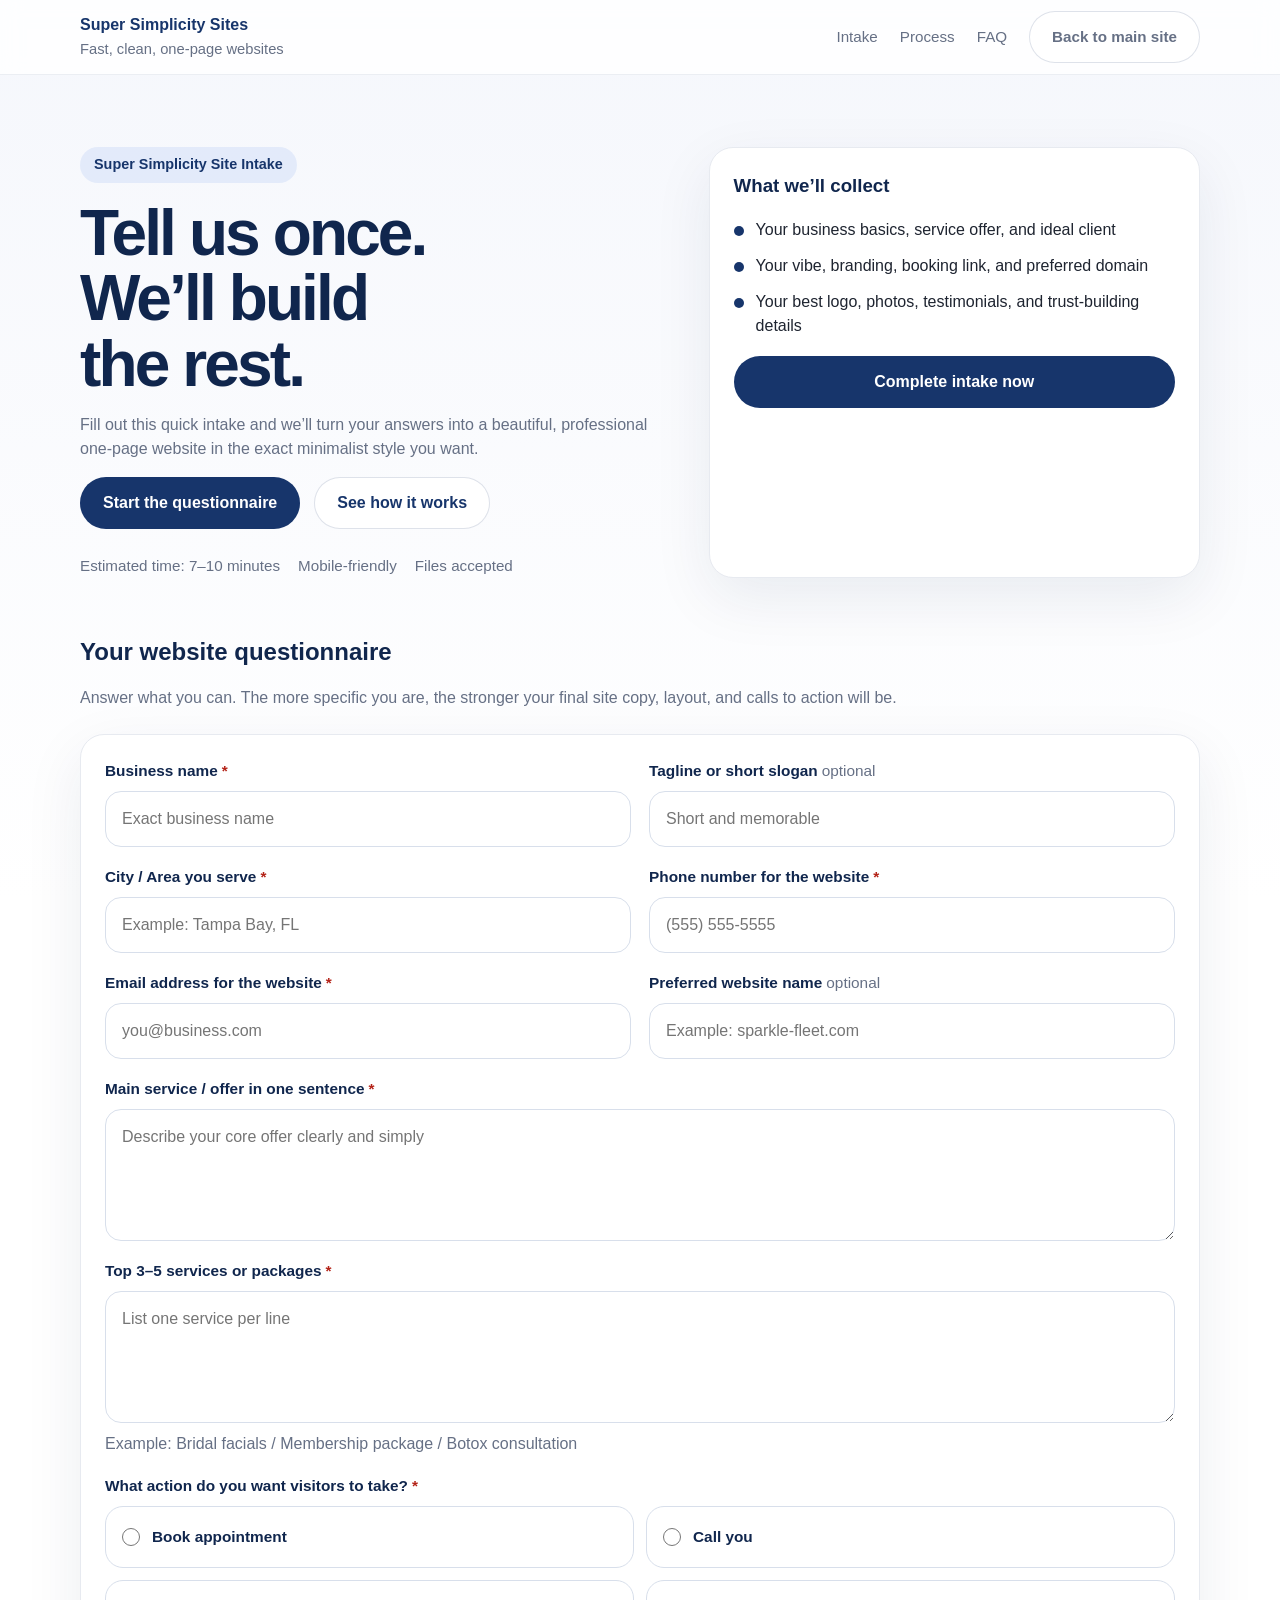
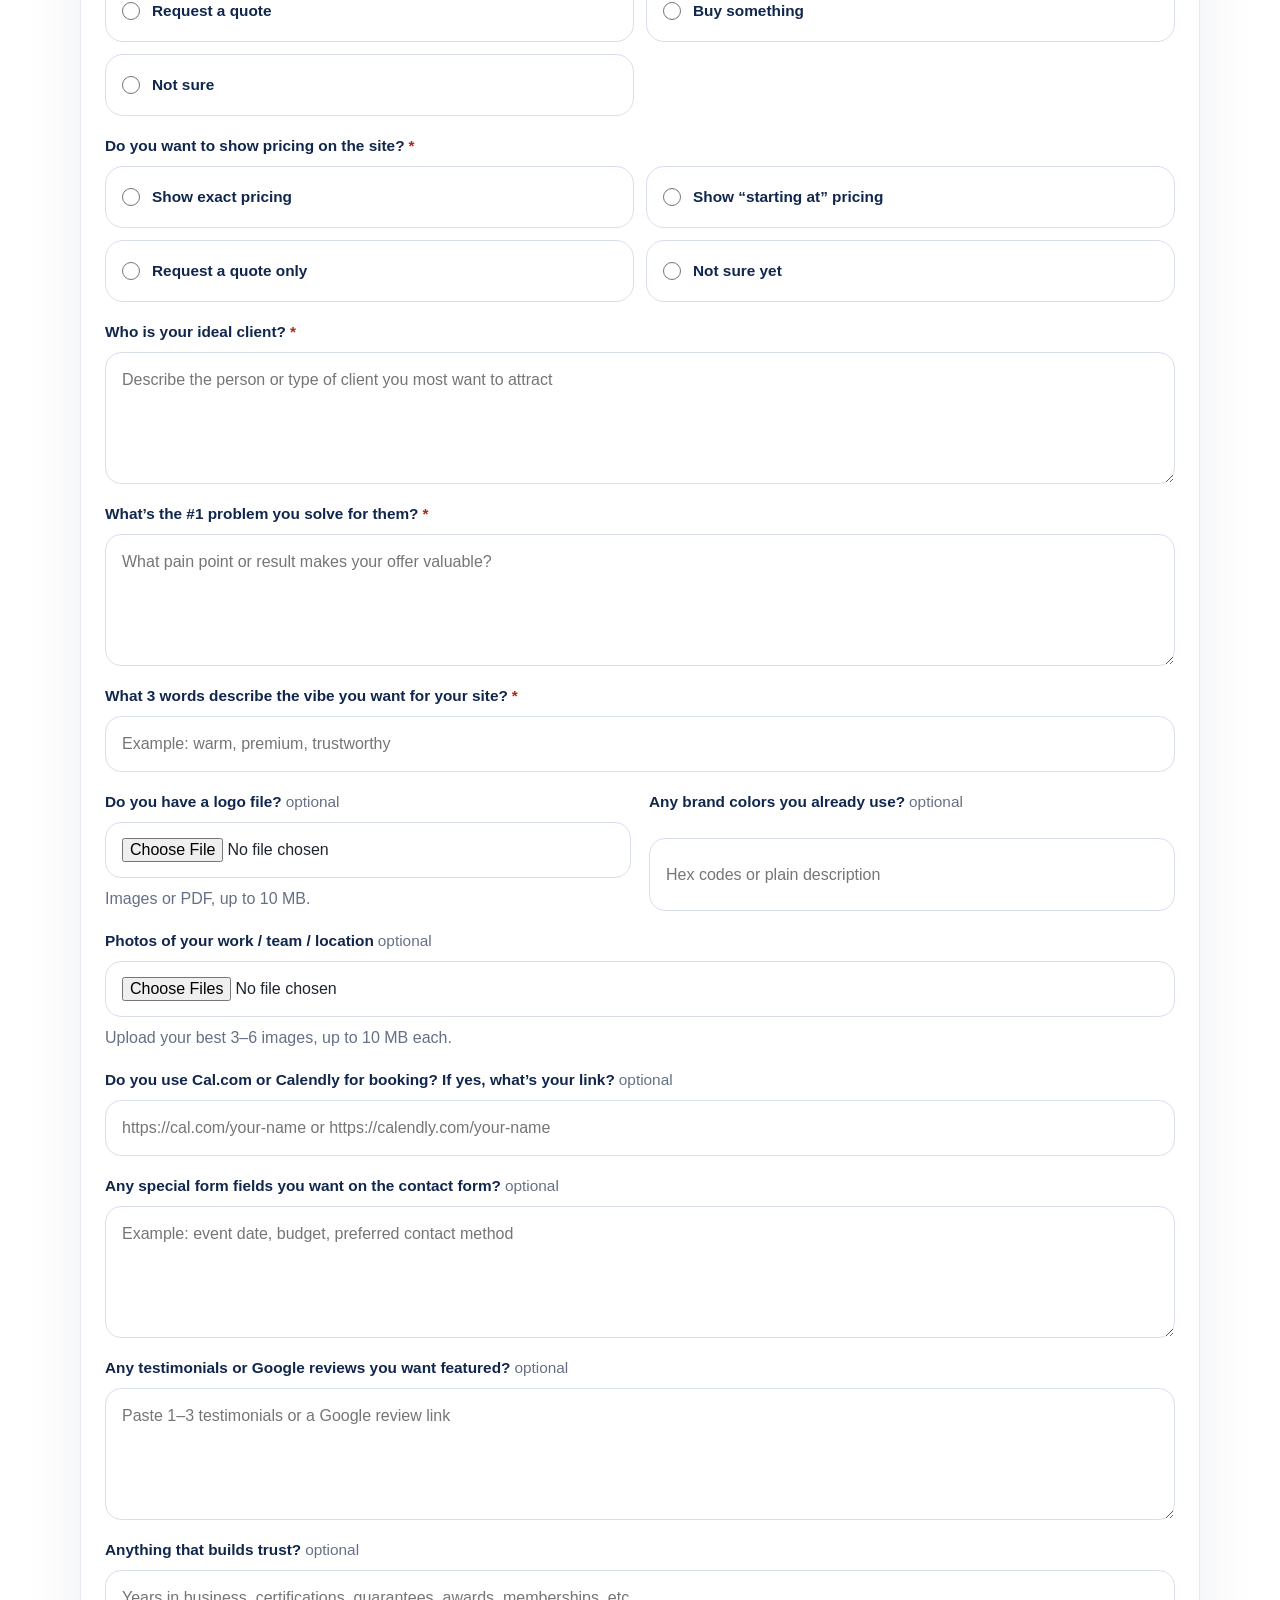
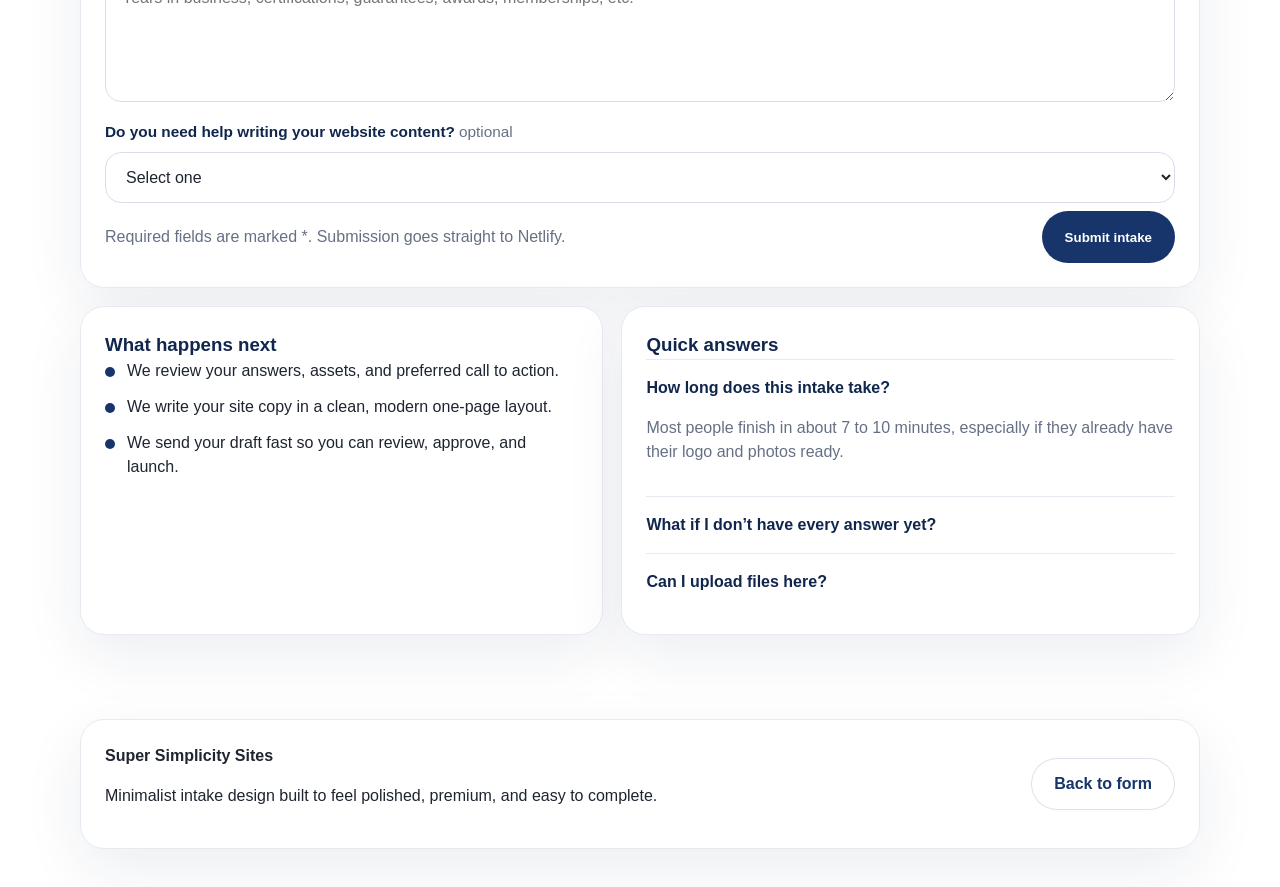
==== intake.html @ 1d1c8be0 "Add files via upload" ====
<!DOCTYPE html>
<html lang="en">
<head>
  <meta charset="UTF-8" />
  <meta name="viewport" content="width=device-width, initial-scale=1.0" />
  <title>Super Simplicity Site Intake</title>
  <meta name="description" content="Tell us about your business and we’ll build your one-page website." />
  <style>
    :root {
      --navy: #17356b;
      --navy-deep: #10264d;
      --text: #1e2430;
      --muted: #667085;
      --line: #e7eaf0;
      --white: #ffffff;
      --shadow: 0 20px 60px rgba(16, 38, 77, 0.08);
      --radius: 24px;
    }
    * { box-sizing: border-box; }
    body {
      margin: 0;
      font-family: Arial, Helvetica, sans-serif;
      color: var(--text);
      background: linear-gradient(180deg, #f5f7fc 0%, #ffffff 22%, #ffffff 100%);
      line-height: 1.5;
    }
    a { color: inherit; text-decoration: none; }
    .wrap { width: min(1120px, calc(100% - 32px)); margin: 0 auto; }
    .topbar {
      position: sticky;
      top: 0;
      z-index: 50;
      backdrop-filter: blur(10px);
      background: rgba(255, 255, 255, 0.82);
      border-bottom: 1px solid rgba(23, 53, 107, 0.08);
    }
    .topbar-inner {
      display: flex;
      align-items: center;
      justify-content: space-between;
      gap: 20px;
      min-height: 74px;
    }
    .brand strong { color: var(--navy); font-size: 1rem; display: block; }
    .brand span { color: var(--muted); font-size: 0.92rem; }
    .nav { display: flex; gap: 22px; align-items: center; flex-wrap: wrap; }
    .nav a { color: var(--muted); font-size: 0.95rem; }
    .btn {
      display: inline-flex;
      align-items: center;
      justify-content: center;
      min-height: 52px;
      padding: 0 22px;
      border-radius: 999px;
      border: 1px solid transparent;
      font-weight: 700;
      cursor: pointer;
    }
    .btn-primary { background: var(--navy); color: white; }
    .btn-secondary { background: white; color: var(--navy); border-color: rgba(23, 53, 107, 0.14); }
    .hero { padding: 72px 0 34px; }
    .hero-grid { display: grid; grid-template-columns: 1.1fr 0.9fr; gap: 28px; align-items: stretch; }
    .eyebrow {
      display: inline-flex; align-items: center; min-height: 36px; padding: 0 14px;
      border-radius: 999px; background: rgba(223, 232, 251, 0.8); color: var(--navy);
      font-weight: 700; font-size: 0.9rem;
    }
    h1 { margin: 18px 0 16px; font-size: clamp(2.4rem, 5vw, 4.4rem); line-height: 1.02; letter-spacing: -0.045em; color: var(--navy-deep); max-width: 10ch; }
    h2, h3 { color: var(--navy-deep); margin: 0; }
    .hero-copy p, .section-head p, .info-card p, .faq-card p, .privacy, .hint, .upload-note { color: var(--muted); }
    .hero-actions { display: flex; flex-wrap: wrap; gap: 14px; margin-bottom: 26px; }
    .microproof { display: flex; flex-wrap: wrap; gap: 18px; color: var(--muted); font-size: 0.95rem; }
    .hero-card, .form-shell, .info-card, .faq-card, .footer-card {
      background: var(--white); border: 1px solid var(--line); border-radius: var(--radius); box-shadow: var(--shadow);
    }
    .hero-card, .info-card, .faq-card, .footer-card { padding: 24px; }
    .hero-card { display: grid; gap: 18px; align-content: start; }
    .hero-list, .mini-list { display: grid; gap: 12px; padding: 0; margin: 0; list-style: none; }
    .hero-list li, .mini-list li { display: flex; gap: 12px; align-items: flex-start; }
    .bullet { width: 10px; height: 10px; border-radius: 50%; margin-top: 8px; background: var(--navy); flex: 0 0 10px; }
    .section { padding: 22px 0 84px; }
    .section-head { margin-bottom: 24px; }
    .form-shell { padding: 24px; }
    .form-grid { display: grid; grid-template-columns: repeat(2, minmax(0, 1fr)); gap: 18px; }
    .field, .field-full { display: grid; gap: 9px; }
    .field-full { grid-column: 1 / -1; }
    label { font-size: 0.96rem; font-weight: 700; color: var(--navy-deep); }
    .optional { font-weight: 500; color: var(--muted); margin-left: 4px; }
    input, textarea, select {
      width: 100%; border: 1px solid #d8dfeb; background: #fff; border-radius: 16px;
      padding: 15px 16px; font: inherit; color: var(--text);
    }
    textarea { resize: vertical; min-height: 132px; }
    .radio-grid { display: grid; gap: 12px; grid-template-columns: repeat(2, minmax(0, 1fr)); }
    .choice {
      display: flex; gap: 12px; align-items: center; border: 1px solid #d8dfeb;
      border-radius: 18px; padding: 14px 16px; min-height: 62px; background: #fff;
    }
    .choice input { width: 18px; height: 18px; margin: 0; }
    .form-actions { display: flex; flex-wrap: wrap; justify-content: space-between; align-items: center; gap: 16px; margin-top: 8px; }
    .below-grid { display: grid; grid-template-columns: 0.95fr 1.05fr; gap: 18px; margin-top: 18px; }
    details { border-top: 1px solid var(--line); padding: 16px 0; }
    details:first-child { border-top: 0; }
    summary { cursor: pointer; font-weight: 700; color: var(--navy-deep); list-style: none; }
    footer { padding: 0 0 38px; }
    .footer-card { display: flex; align-items: center; justify-content: space-between; gap: 18px; }
    .required { color: #b42318; margin-left: 4px; }
    @media (max-width: 920px) {
      .hero-grid, .below-grid, .form-grid, .radio-grid, .footer-card, .topbar-inner { grid-template-columns: 1fr; }
      .topbar-inner, .footer-card { flex-direction: column; align-items: flex-start; }
      h1 { max-width: 13ch; }
    }
    @media (max-width: 640px) {
      .hero { padding-top: 48px; }
      .form-shell, .hero-card, .info-card, .faq-card, .footer-card { padding: 20px; }
      .wrap { width: min(100% - 20px, 1120px); }
      .btn { width: 100%; }
      .hero-actions { display: grid; }
    }
  </style>
</head>
<body>
  <header class="topbar">
    <div class="wrap topbar-inner">
      <a href="index.html" class="brand">
        <strong>Super Simplicity Sites</strong>
        <span>Fast, clean, one-page websites</span>
      </a>
      <nav class="nav">
        <a href="#intake">Intake</a>
        <a href="#process">Process</a>
        <a href="#faq">FAQ</a>
        <a href="index.html" class="btn btn-secondary">Back to main site</a>
      </nav>
    </div>
  </header>

  <main>
    <section class="hero">
      <div class="wrap hero-grid">
        <div class="hero-copy">
          <span class="eyebrow">Super Simplicity Site Intake</span>
          <h1>Tell us once. We’ll build the rest.</h1>
          <p>Fill out this quick intake and we’ll turn your answers into a beautiful, professional one-page website in the exact minimalist style you want.</p>
          <div class="hero-actions">
            <a href="#intake" class="btn btn-primary">Start the questionnaire</a>
            <a href="#process" class="btn btn-secondary">See how it works</a>
          </div>
          <div class="microproof">
            <span>Estimated time: 7–10 minutes</span>
            <span>Mobile-friendly</span>
            <span>Files accepted</span>
          </div>
        </div>

        <aside class="hero-card">
          <h3>What we’ll collect</h3>
          <ul class="hero-list">
            <li><span class="bullet"></span><span>Your business basics, service offer, and ideal client</span></li>
            <li><span class="bullet"></span><span>Your vibe, branding, booking link, and preferred domain</span></li>
            <li><span class="bullet"></span><span>Your best logo, photos, testimonials, and trust-building details</span></li>
          </ul>
          <a href="#intake" class="btn btn-primary">Complete intake now</a>
        </aside>
      </div>
    </section>

    <section class="section" id="intake">
      <div class="wrap">
        <div class="section-head">
          <div>
            <h2>Your website questionnaire</h2>
            <p>Answer what you can. The more specific you are, the stronger your final site copy, layout, and calls to action will be.</p>
          </div>
        </div>

        <div class="form-shell">
          <form name="site-intake" method="POST" data-netlify="true" enctype="multipart/form-data">
            <input type="hidden" name="form-name" value="site-intake" />
            <div class="form-grid">
              <div class="field">
                <label for="business-name">Business name<span class="required">*</span></label>
                <input id="business-name" name="business-name" type="text" placeholder="Exact business name" required />
              </div>
              <div class="field">
                <label for="tagline">Tagline or short slogan<span class="optional">optional</span></label>
                <input id="tagline" name="tagline" type="text" placeholder="Short and memorable" />
              </div>
              <div class="field">
                <label for="service-area">City / Area you serve<span class="required">*</span></label>
                <input id="service-area" name="service-area" type="text" placeholder="Example: Tampa Bay, FL" required />
              </div>
              <div class="field">
                <label for="phone">Phone number for the website<span class="required">*</span></label>
                <input id="phone" name="phone" type="tel" placeholder="(555) 555-5555" required />
              </div>
              <div class="field">
                <label for="email">Email address for the website<span class="required">*</span></label>
                <input id="email" name="email" type="email" placeholder="you@business.com" required />
              </div>
              <div class="field">
                <label for="domain">Preferred website name<span class="optional">optional</span></label>
                <input id="domain" name="domain" type="text" placeholder="Example: sparkle-fleet.com" />
              </div>
              <div class="field-full">
                <label for="main-offer">Main service / offer in one sentence<span class="required">*</span></label>
                <textarea id="main-offer" name="main-offer" placeholder="Describe your core offer clearly and simply" required></textarea>
              </div>
              <div class="field-full">
                <label for="services">Top 3–5 services or packages<span class="required">*</span></label>
                <textarea id="services" name="services" placeholder="List one service per line" required></textarea>
                <div class="hint">Example: Bridal facials / Membership package / Botox consultation</div>
              </div>
              <div class="field-full">
                <label>What action do you want visitors to take?<span class="required">*</span></label>
                <div class="radio-grid">
                  <label class="choice"><input type="radio" name="primary-cta" value="Book appointment" required /> <span>Book appointment</span></label>
                  <label class="choice"><input type="radio" name="primary-cta" value="Call you" /> <span>Call you</span></label>
                  <label class="choice"><input type="radio" name="primary-cta" value="Request a quote" /> <span>Request a quote</span></label>
                  <label class="choice"><input type="radio" name="primary-cta" value="Buy something" /> <span>Buy something</span></label>
                  <label class="choice"><input type="radio" name="primary-cta" value="Not sure" /> <span>Not sure</span></label>
                </div>
              </div>
              <div class="field-full">
                <label>Do you want to show pricing on the site?<span class="required">*</span></label>
                <div class="radio-grid">
                  <label class="choice"><input type="radio" name="pricing" value="Show exact pricing" required /> <span>Show exact pricing</span></label>
                  <label class="choice"><input type="radio" name="pricing" value="Show starting at pricing" /> <span>Show “starting at” pricing</span></label>
                  <label class="choice"><input type="radio" name="pricing" value="Request a quote only" /> <span>Request a quote only</span></label>
                  <label class="choice"><input type="radio" name="pricing" value="Not sure yet" /> <span>Not sure yet</span></label>
                </div>
              </div>
              <div class="field-full">
                <label for="ideal-client">Who is your ideal client?<span class="required">*</span></label>
                <textarea id="ideal-client" name="ideal-client" placeholder="Describe the person or type of client you most want to attract" required></textarea>
              </div>
              <div class="field-full">
                <label for="problem">What’s the #1 problem you solve for them?<span class="required">*</span></label>
                <textarea id="problem" name="problem" placeholder="What pain point or result makes your offer valuable?" required></textarea>
              </div>
              <div class="field-full">
                <label for="vibe">What 3 words describe the vibe you want for your site?<span class="required">*</span></label>
                <input id="vibe" name="vibe" type="text" placeholder="Example: warm, premium, trustworthy" required />
              </div>
              <div class="field">
                <label for="logo">Do you have a logo file?<span class="optional">optional</span></label>
                <input id="logo" name="logo" type="file" accept="image/*,.pdf" />
                <div class="upload-note">Images or PDF, up to 10 MB.</div>
              </div>
              <div class="field">
                <label for="brand-colors">Any brand colors you already use?<span class="optional">optional</span></label>
                <input id="brand-colors" name="brand-colors" type="text" placeholder="Hex codes or plain description" />
              </div>
              <div class="field-full">
                <label for="photos">Photos of your work / team / location<span class="optional">optional</span></label>
                <input id="photos" name="photos" type="file" accept="image/*" multiple />
                <div class="upload-note">Upload your best 3–6 images, up to 10 MB each.</div>
              </div>
              <div class="field-full">
                <label for="booking-link">Do you use Cal.com or Calendly for booking? If yes, what’s your link?<span class="optional">optional</span></label>
                <input id="booking-link" name="booking-link" type="url" placeholder="https://cal.com/your-name or https://calendly.com/your-name" />
              </div>
              <div class="field-full">
                <label for="special-fields">Any special form fields you want on the contact form?<span class="optional">optional</span></label>
                <textarea id="special-fields" name="special-fields" placeholder="Example: event date, budget, preferred contact method"></textarea>
              </div>
              <div class="field-full">
                <label for="testimonials">Any testimonials or Google reviews you want featured?<span class="optional">optional</span></label>
                <textarea id="testimonials" name="testimonials" placeholder="Paste 1–3 testimonials or a Google review link"></textarea>
              </div>
              <div class="field-full">
                <label for="trust">Anything that builds trust?<span class="optional">optional</span></label>
                <textarea id="trust" name="trust" placeholder="Years in business, certifications, guarantees, awards, memberships, etc."></textarea>
              </div>
              <div class="field-full">
                <label for="copy-help">Do you need help writing your website content?<span class="optional">optional</span></label>
                <select id="copy-help" name="copy-help">
                  <option value="">Select one</option>
                  <option>Yes please</option>
                  <option>No, I’ll provide it</option>
                </select>
              </div>
            </div>

            <div class="form-actions">
              <div class="privacy">Required fields are marked *. Submission goes straight to Netlify.</div>
              <button class="btn btn-primary" type="submit">Submit intake</button>
            </div>
          </form>
        </div>

        <div class="below-grid" id="process">
          <div class="info-card">
            <h3>What happens next</h3>
            <ul class="mini-list">
              <li><span class="bullet"></span><span>We review your answers, assets, and preferred call to action.</span></li>
              <li><span class="bullet"></span><span>We write your site copy in a clean, modern one-page layout.</span></li>
              <li><span class="bullet"></span><span>We send your draft fast so you can review, approve, and launch.</span></li>
            </ul>
          </div>
          <div class="faq-card" id="faq">
            <h3>Quick answers</h3>
            <details open>
              <summary>How long does this intake take?</summary>
              <p>Most people finish in about 7 to 10 minutes, especially if they already have their logo and photos ready.</p>
            </details>
            <details>
              <summary>What if I don’t have every answer yet?</summary>
              <p>That’s fine. Fill in the required fields and add anything else you have. Missing pieces can be finalized later.</p>
            </details>
            <details>
              <summary>Can I upload files here?</summary>
              <p>Yes. The form includes uploads for logos and photos so everything stays organized in one place.</p>
            </details>
          </div>
        </div>
      </div>
    </section>
  </main>

  <footer>
    <div class="wrap">
      <div class="footer-card">
        <div>
          <strong>Super Simplicity Sites</strong>
          <p>Minimalist intake design built to feel polished, premium, and easy to complete.</p>
        </div>
        <a href="#intake" class="btn btn-secondary">Back to form</a>
      </div>
    </div>
  </footer>
</body>
</html>
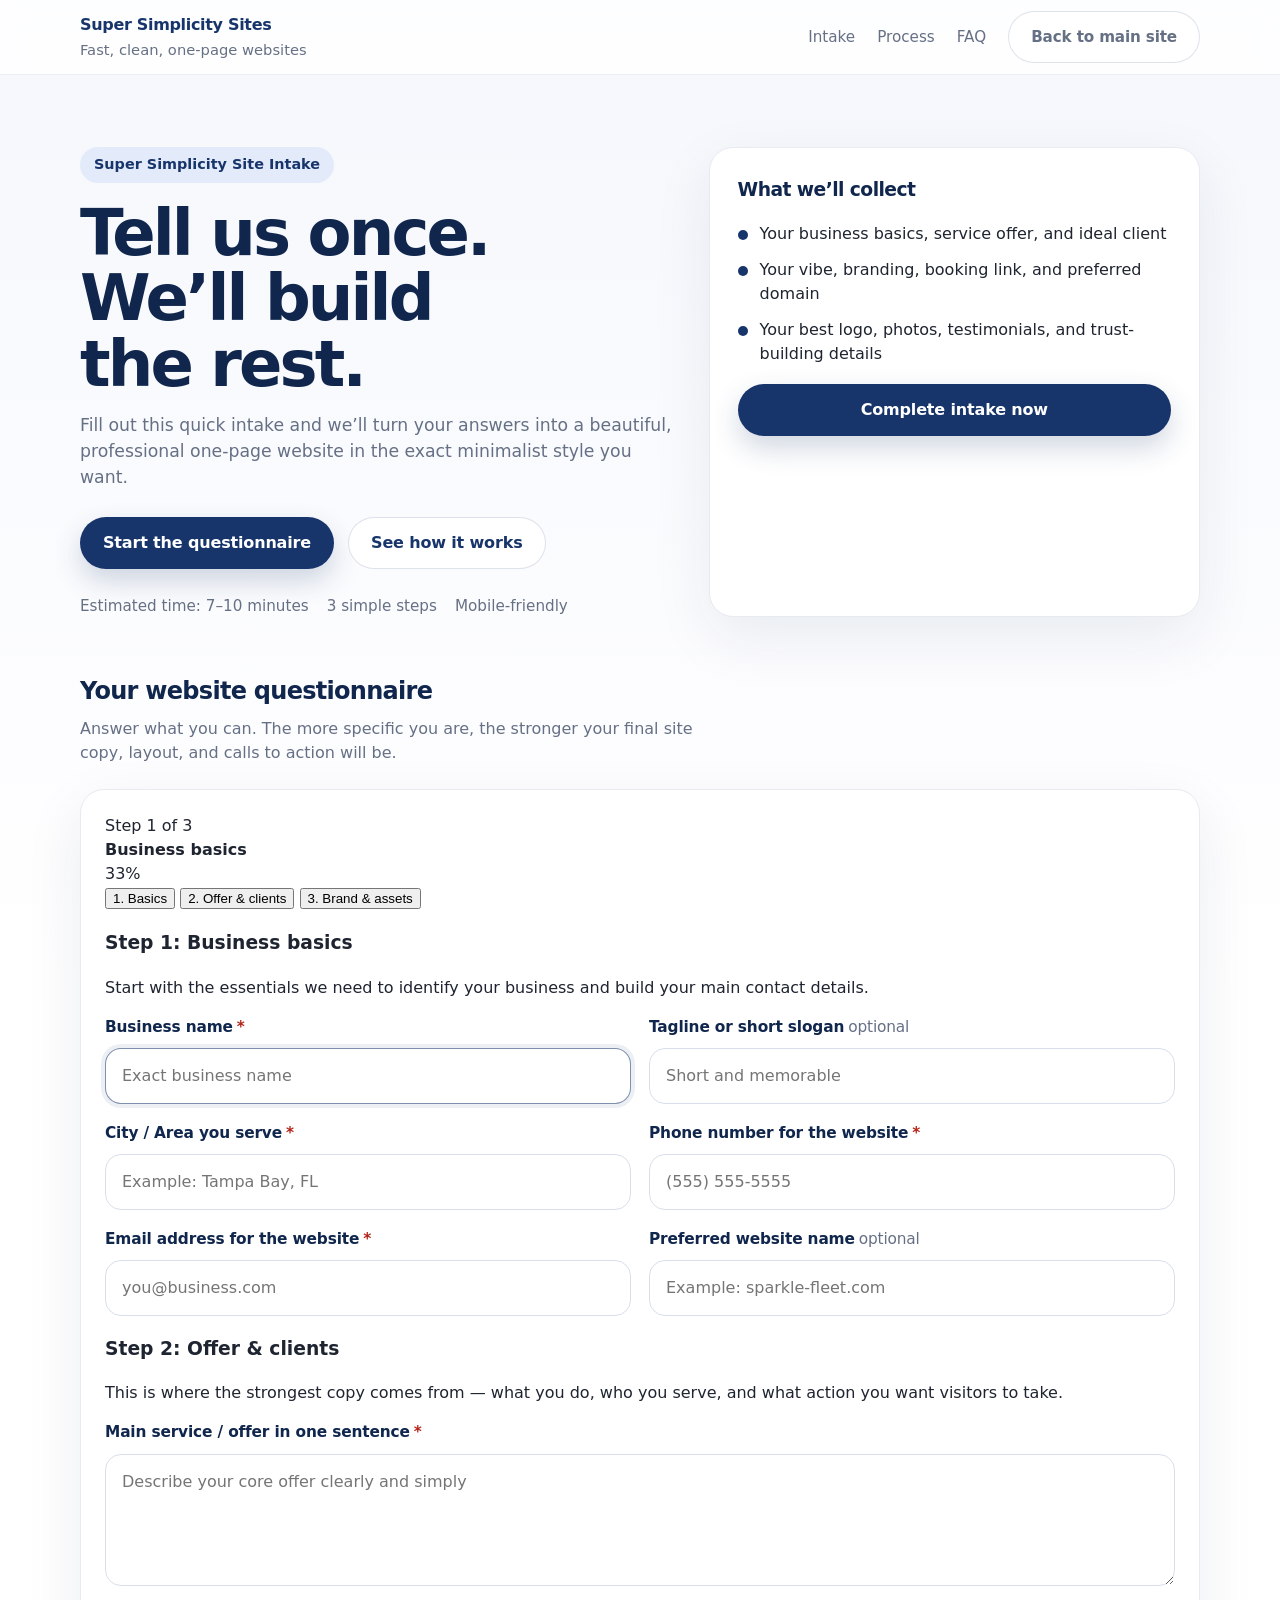
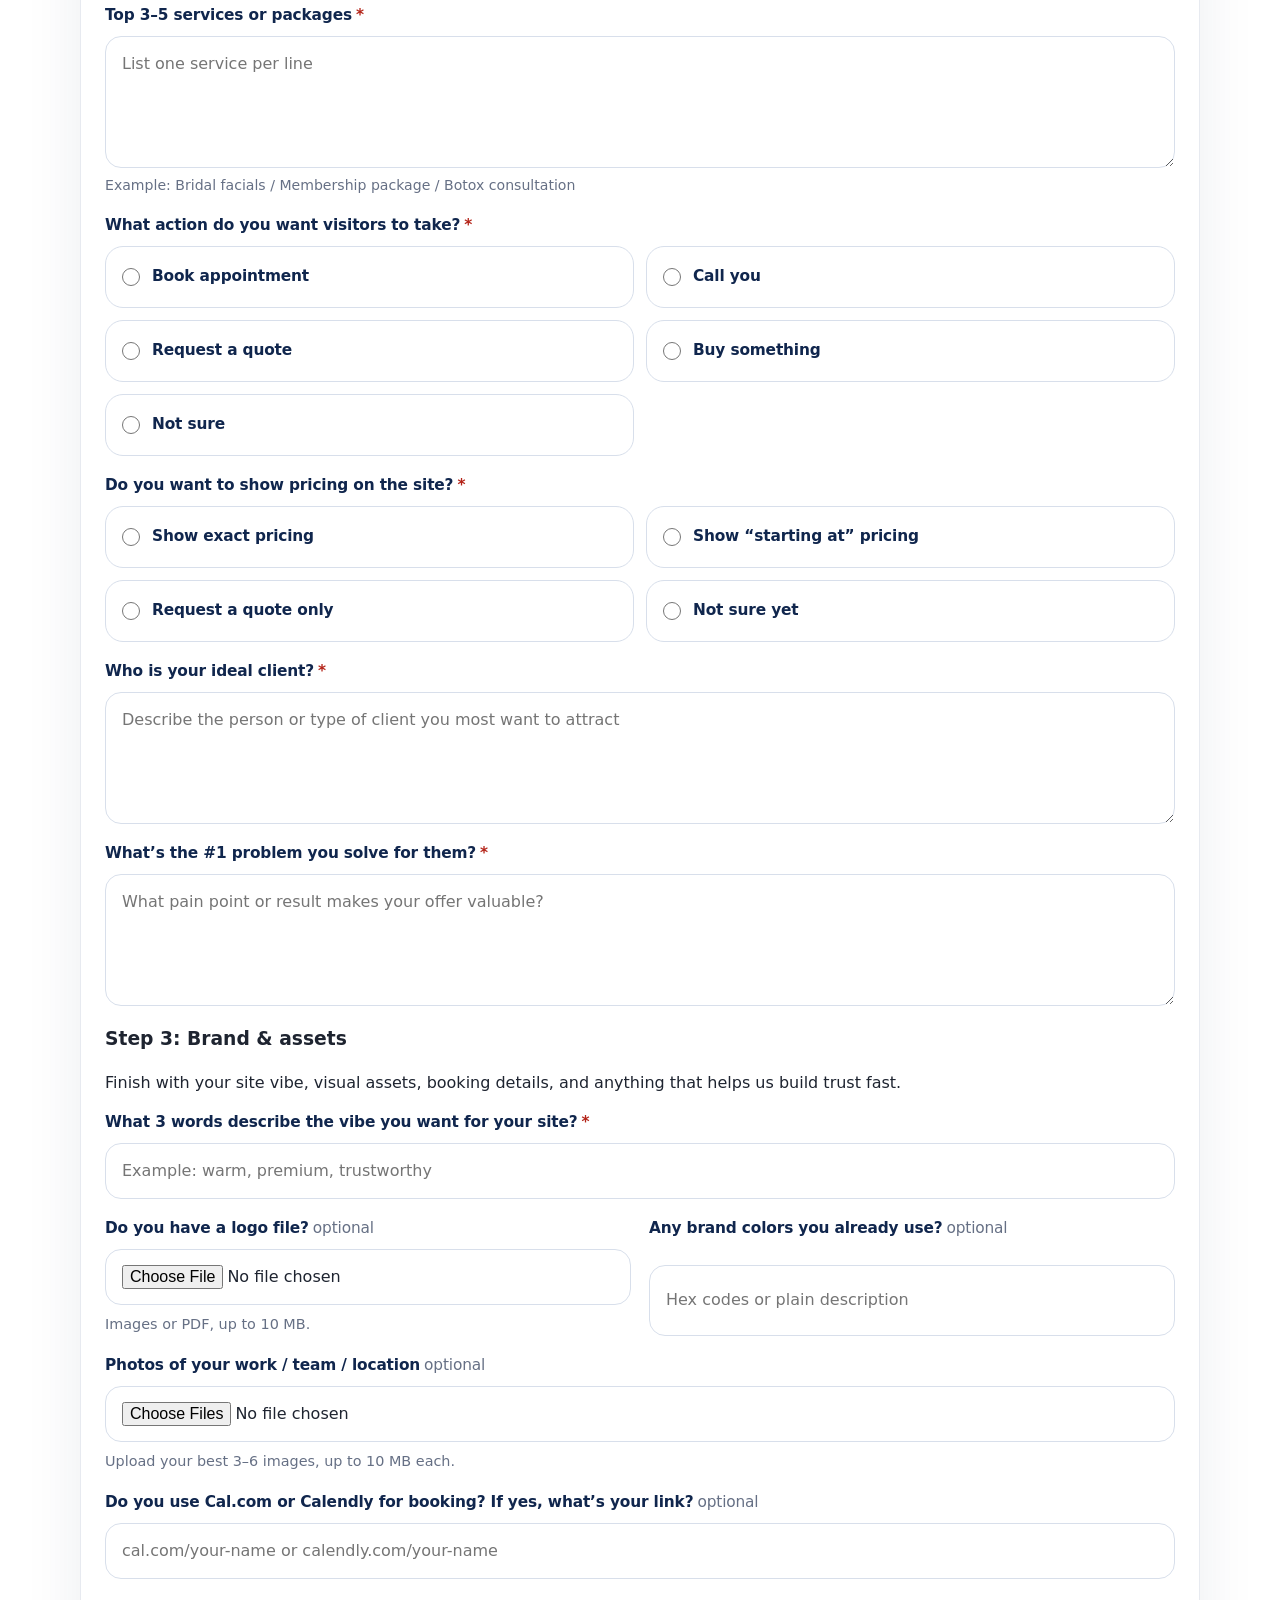
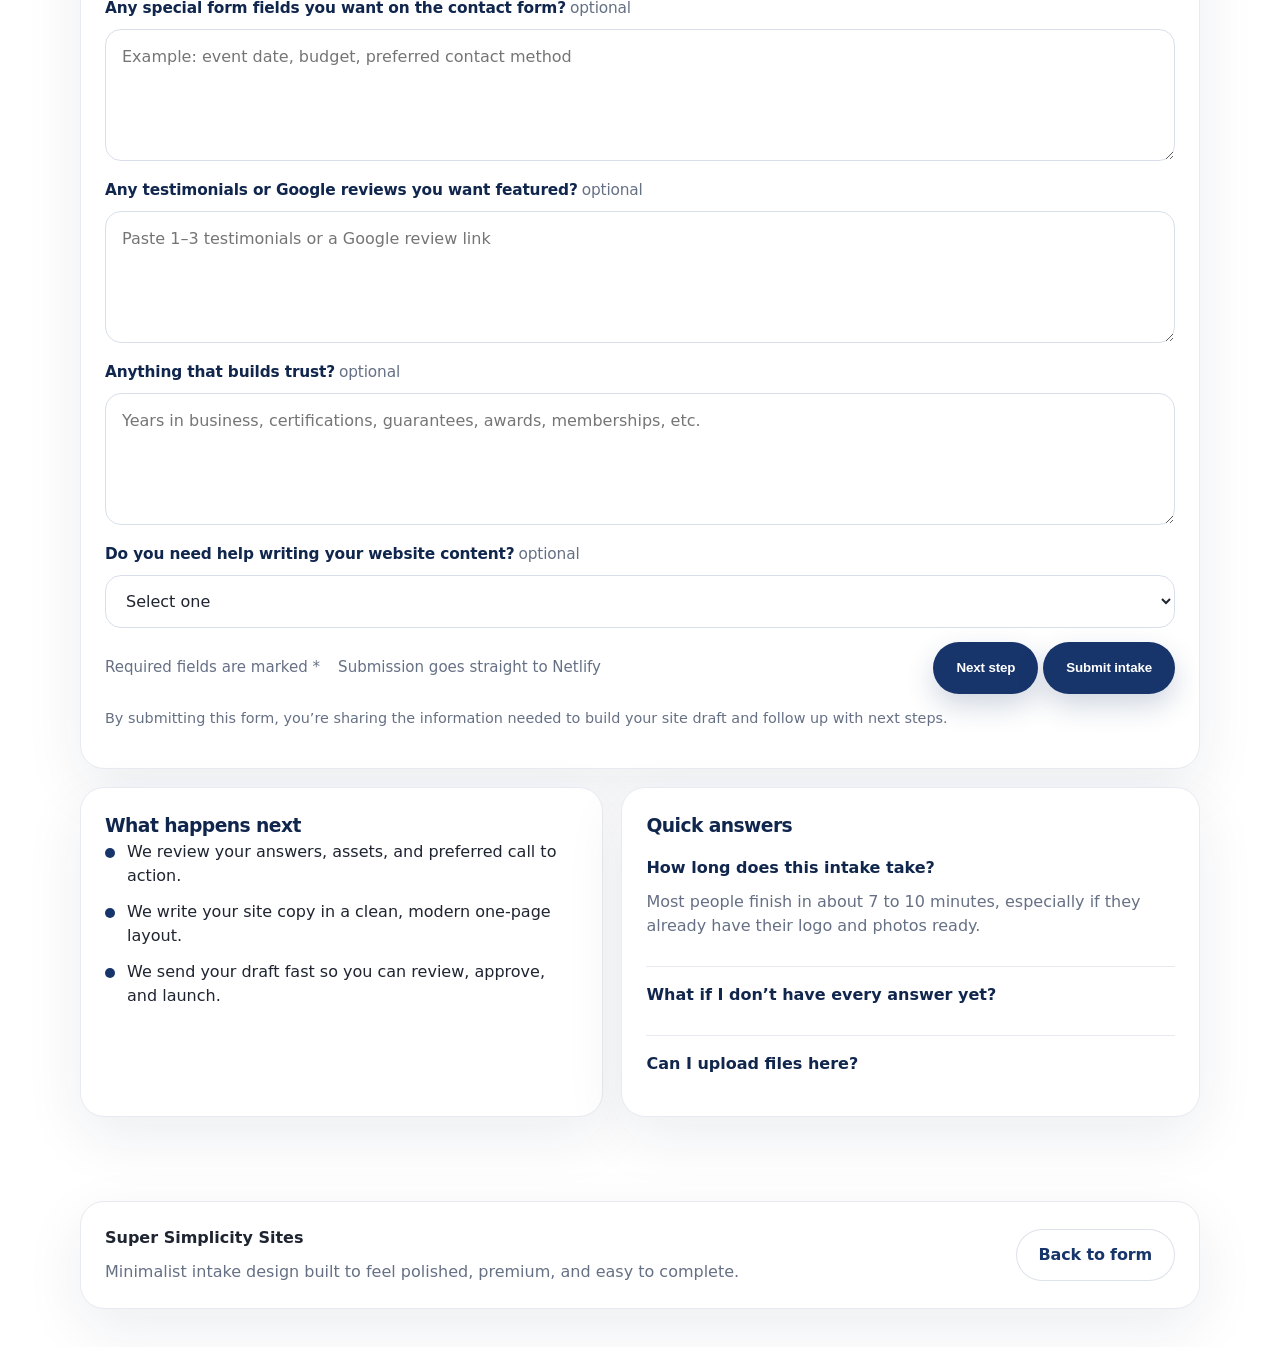
==== commit 0b0feb2c: "Add files via upload" ====
--- a/intake.html
+++ b/intake.html
@@ -4,7 +4,6 @@
   <meta charset="UTF-8" />
   <meta name="viewport" content="width=device-width, initial-scale=1.0" />
   <title>Super Simplicity Site Intake</title>
-  <meta name="description" content="Tell us about your business and we’ll build your one-page website." />
   <style>
     :root {
       --navy: #17356b;
@@ -12,20 +11,32 @@
       --text: #1e2430;
       --muted: #667085;
       --line: #e7eaf0;
+      --bg: #f7f8fb;
       --white: #ffffff;
+      --accent: #dfe8fb;
       --shadow: 0 20px 60px rgba(16, 38, 77, 0.08);
       --radius: 24px;
     }
+
     * { box-sizing: border-box; }
+
+    html { scroll-behavior: smooth; }
+
     body {
       margin: 0;
-      font-family: Arial, Helvetica, sans-serif;
+      font-family: Inter, ui-sans-serif, system-ui, -apple-system, BlinkMacSystemFont, "Segoe UI", sans-serif;
       color: var(--text);
       background: linear-gradient(180deg, #f5f7fc 0%, #ffffff 22%, #ffffff 100%);
       line-height: 1.5;
     }
+
     a { color: inherit; text-decoration: none; }
-    .wrap { width: min(1120px, calc(100% - 32px)); margin: 0 auto; }
+
+    .wrap {
+      width: min(1120px, calc(100% - 32px));
+      margin: 0 auto;
+    }
+
     .topbar {
       position: sticky;
       top: 0;
@@ -34,6 +45,7 @@
       background: rgba(255, 255, 255, 0.82);
       border-bottom: 1px solid rgba(23, 53, 107, 0.08);
     }
+
     .topbar-inner {
       display: flex;
       align-items: center;
@@ -41,78 +53,389 @@
       gap: 20px;
       min-height: 74px;
     }
-    .brand strong { color: var(--navy); font-size: 1rem; display: block; }
-    .brand span { color: var(--muted); font-size: 0.92rem; }
-    .nav { display: flex; gap: 22px; align-items: center; flex-wrap: wrap; }
-    .nav a { color: var(--muted); font-size: 0.95rem; }
+
+    .brand {
+      display: flex;
+      flex-direction: column;
+      gap: 2px;
+    }
+
+    .brand strong {
+      color: var(--navy);
+      font-size: 1rem;
+      letter-spacing: -0.02em;
+    }
+
+    .brand span {
+      color: var(--muted);
+      font-size: 0.92rem;
+    }
+
+    .nav {
+      display: flex;
+      gap: 22px;
+      align-items: center;
+    }
+
+    .nav a {
+      color: var(--muted);
+      font-size: 0.95rem;
+    }
+
+    .nav a:hover { color: var(--navy); }
+
     .btn {
       display: inline-flex;
       align-items: center;
       justify-content: center;
+      gap: 10px;
       min-height: 52px;
       padding: 0 22px;
       border-radius: 999px;
       border: 1px solid transparent;
-      font-weight: 700;
+      font-weight: 600;
+      letter-spacing: -0.01em;
+      transition: 0.2s ease;
       cursor: pointer;
     }
-    .btn-primary { background: var(--navy); color: white; }
-    .btn-secondary { background: white; color: var(--navy); border-color: rgba(23, 53, 107, 0.14); }
-    .hero { padding: 72px 0 34px; }
-    .hero-grid { display: grid; grid-template-columns: 1.1fr 0.9fr; gap: 28px; align-items: stretch; }
+
+    .btn-primary {
+      background: var(--navy);
+      color: white;
+      box-shadow: 0 12px 28px rgba(23, 53, 107, 0.2);
+    }
+
+    .btn-primary:hover {
+      background: var(--navy-deep);
+      transform: translateY(-1px);
+    }
+
+    .btn-secondary {
+      background: white;
+      color: var(--navy);
+      border-color: rgba(23, 53, 107, 0.14);
+    }
+
+    .hero {
+      padding: 72px 0 34px;
+    }
+
+    .hero-grid {
+      display: grid;
+      grid-template-columns: 1.1fr 0.9fr;
+      gap: 28px;
+      align-items: stretch;
+    }
+
     .eyebrow {
-      display: inline-flex; align-items: center; min-height: 36px; padding: 0 14px;
-      border-radius: 999px; background: rgba(223, 232, 251, 0.8); color: var(--navy);
-      font-weight: 700; font-size: 0.9rem;
-    }
-    h1 { margin: 18px 0 16px; font-size: clamp(2.4rem, 5vw, 4.4rem); line-height: 1.02; letter-spacing: -0.045em; color: var(--navy-deep); max-width: 10ch; }
-    h2, h3 { color: var(--navy-deep); margin: 0; }
-    .hero-copy p, .section-head p, .info-card p, .faq-card p, .privacy, .hint, .upload-note { color: var(--muted); }
-    .hero-actions { display: flex; flex-wrap: wrap; gap: 14px; margin-bottom: 26px; }
-    .microproof { display: flex; flex-wrap: wrap; gap: 18px; color: var(--muted); font-size: 0.95rem; }
-    .hero-card, .form-shell, .info-card, .faq-card, .footer-card {
-      background: var(--white); border: 1px solid var(--line); border-radius: var(--radius); box-shadow: var(--shadow);
-    }
-    .hero-card, .info-card, .faq-card, .footer-card { padding: 24px; }
-    .hero-card { display: grid; gap: 18px; align-content: start; }
-    .hero-list, .mini-list { display: grid; gap: 12px; padding: 0; margin: 0; list-style: none; }
-    .hero-list li, .mini-list li { display: flex; gap: 12px; align-items: flex-start; }
-    .bullet { width: 10px; height: 10px; border-radius: 50%; margin-top: 8px; background: var(--navy); flex: 0 0 10px; }
-    .section { padding: 22px 0 84px; }
-    .section-head { margin-bottom: 24px; }
-    .form-shell { padding: 24px; }
-    .form-grid { display: grid; grid-template-columns: repeat(2, minmax(0, 1fr)); gap: 18px; }
-    .field, .field-full { display: grid; gap: 9px; }
+      display: inline-flex;
+      align-items: center;
+      gap: 8px;
+      min-height: 36px;
+      padding: 0 14px;
+      border-radius: 999px;
+      background: rgba(223, 232, 251, 0.8);
+      color: var(--navy);
+      font-weight: 600;
+      font-size: 0.9rem;
+    }
+
+    h1 {
+      margin: 18px 0 16px;
+      font-size: clamp(2.4rem, 5vw, 4.4rem);
+      line-height: 1.02;
+      letter-spacing: -0.045em;
+      color: var(--navy-deep);
+      max-width: 10ch;
+    }
+
+    .hero-copy p {
+      margin: 0 0 26px;
+      max-width: 58ch;
+      font-size: 1.08rem;
+      color: var(--muted);
+    }
+
+    .hero-actions {
+      display: flex;
+      flex-wrap: wrap;
+      gap: 14px;
+      margin-bottom: 26px;
+    }
+
+    .microproof {
+      display: flex;
+      flex-wrap: wrap;
+      gap: 18px;
+      color: var(--muted);
+      font-size: 0.95rem;
+    }
+
+    .hero-card,
+    .form-shell,
+    .info-card,
+    .faq-card,
+    .footer-card {
+      background: var(--white);
+      border: 1px solid var(--line);
+      border-radius: var(--radius);
+      box-shadow: var(--shadow);
+    }
+
+    .hero-card {
+      padding: 28px;
+      display: grid;
+      gap: 18px;
+      align-content: start;
+    }
+
+    .hero-card h3,
+    .section-head h2,
+    .info-card h3,
+    .faq-card h3 {
+      margin: 0;
+      letter-spacing: -0.03em;
+      color: var(--navy-deep);
+    }
+
+    .hero-list,
+    .faq-list,
+    .mini-list {
+      display: grid;
+      gap: 12px;
+      padding: 0;
+      margin: 0;
+      list-style: none;
+    }
+
+    .hero-list li,
+    .mini-list li {
+      display: flex;
+      gap: 12px;
+      align-items: flex-start;
+      color: var(--text);
+    }
+
+    .bullet {
+      width: 10px;
+      height: 10px;
+      border-radius: 50%;
+      margin-top: 8px;
+      background: var(--navy);
+      flex: 0 0 10px;
+    }
+
+    .section {
+      padding: 22px 0 84px;
+    }
+
+    .section-head {
+      display: flex;
+      justify-content: space-between;
+      gap: 20px;
+      align-items: end;
+      margin-bottom: 24px;
+    }
+
+    .section-head p {
+      margin: 8px 0 0;
+      color: var(--muted);
+      max-width: 62ch;
+    }
+
+    .form-shell {
+      padding: 24px;
+    }
+
+    .form-grid {
+      display: grid;
+      grid-template-columns: repeat(2, minmax(0, 1fr));
+      gap: 18px;
+    }
+
+    .field,
+    .field-full {
+      display: grid;
+      gap: 9px;
+    }
+
     .field-full { grid-column: 1 / -1; }
-    label { font-size: 0.96rem; font-weight: 700; color: var(--navy-deep); }
-    .optional { font-weight: 500; color: var(--muted); margin-left: 4px; }
-    input, textarea, select {
-      width: 100%; border: 1px solid #d8dfeb; background: #fff; border-radius: 16px;
-      padding: 15px 16px; font: inherit; color: var(--text);
-    }
-    textarea { resize: vertical; min-height: 132px; }
-    .radio-grid { display: grid; gap: 12px; grid-template-columns: repeat(2, minmax(0, 1fr)); }
+
+    label {
+      font-size: 0.96rem;
+      font-weight: 600;
+      color: var(--navy-deep);
+      letter-spacing: -0.01em;
+    }
+
+    .optional {
+      font-weight: 500;
+      color: var(--muted);
+      margin-left: 4px;
+    }
+
+    input,
+    textarea,
+    select {
+      width: 100%;
+      border: 1px solid #d8dfeb;
+      background: #fff;
+      border-radius: 16px;
+      padding: 15px 16px;
+      font: inherit;
+      color: var(--text);
+      transition: border-color 0.2s ease, box-shadow 0.2s ease;
+    }
+
+    input:focus,
+    textarea:focus,
+    select:focus {
+      outline: none;
+      border-color: rgba(23, 53, 107, 0.55);
+      box-shadow: 0 0 0 4px rgba(23, 53, 107, 0.08);
+    }
+
+    textarea {
+      resize: vertical;
+      min-height: 132px;
+    }
+
+    .hint {
+      color: var(--muted);
+      font-size: 0.88rem;
+      margin-top: -2px;
+    }
+
+    .radio-grid {
+      display: grid;
+      gap: 12px;
+      grid-template-columns: repeat(2, minmax(0, 1fr));
+    }
+
     .choice {
-      display: flex; gap: 12px; align-items: center; border: 1px solid #d8dfeb;
-      border-radius: 18px; padding: 14px 16px; min-height: 62px; background: #fff;
-    }
-    .choice input { width: 18px; height: 18px; margin: 0; }
-    .form-actions { display: flex; flex-wrap: wrap; justify-content: space-between; align-items: center; gap: 16px; margin-top: 8px; }
-    .below-grid { display: grid; grid-template-columns: 0.95fr 1.05fr; gap: 18px; margin-top: 18px; }
-    details { border-top: 1px solid var(--line); padding: 16px 0; }
+      display: flex;
+      gap: 12px;
+      align-items: center;
+      border: 1px solid #d8dfeb;
+      border-radius: 18px;
+      padding: 14px 16px;
+      min-height: 62px;
+      background: #fff;
+    }
+
+    .choice input {
+      width: 18px;
+      height: 18px;
+      margin: 0;
+      box-shadow: none;
+    }
+
+    .upload-note,
+    .privacy {
+      color: var(--muted);
+      font-size: 0.9rem;
+    }
+
+    .form-actions {
+      display: flex;
+      flex-wrap: wrap;
+      justify-content: space-between;
+      align-items: center;
+      gap: 16px;
+      margin-top: 8px;
+      padding-top: 6px;
+    }
+
+    .form-meta {
+      display: flex;
+      flex-wrap: wrap;
+      gap: 18px;
+      color: var(--muted);
+      font-size: 0.94rem;
+    }
+
+    .below-grid {
+      display: grid;
+      grid-template-columns: 0.95fr 1.05fr;
+      gap: 18px;
+      margin-top: 18px;
+    }
+
+    .info-card,
+    .faq-card,
+    .footer-card {
+      padding: 24px;
+    }
+
+    .info-card p,
+    .faq-card p,
+    .footer-card p {
+      color: var(--muted);
+      margin: 10px 0 0;
+    }
+
+    details {
+      border-top: 1px solid var(--line);
+      padding: 16px 0;
+    }
+
     details:first-child { border-top: 0; }
-    summary { cursor: pointer; font-weight: 700; color: var(--navy-deep); list-style: none; }
-    footer { padding: 0 0 38px; }
-    .footer-card { display: flex; align-items: center; justify-content: space-between; gap: 18px; }
-    .required { color: #b42318; margin-left: 4px; }
+
+    summary {
+      cursor: pointer;
+      font-weight: 600;
+      color: var(--navy-deep);
+      list-style: none;
+    }
+
+    summary::-webkit-details-marker { display: none; }
+
+    footer {
+      padding: 0 0 38px;
+    }
+
+    .footer-card {
+      display: flex;
+      align-items: center;
+      justify-content: space-between;
+      gap: 18px;
+    }
+
+    .required {
+      color: #b42318;
+      margin-left: 4px;
+    }
+
     @media (max-width: 920px) {
-      .hero-grid, .below-grid, .form-grid, .radio-grid, .footer-card, .topbar-inner { grid-template-columns: 1fr; }
-      .topbar-inner, .footer-card { flex-direction: column; align-items: flex-start; }
+      .hero-grid,
+      .below-grid,
+      .form-grid,
+      .radio-grid {
+        grid-template-columns: 1fr;
+      }
+
+      .section-head,
+      .footer-card,
+      .topbar-inner {
+        align-items: flex-start;
+        flex-direction: column;
+      }
+
+      .nav {
+        flex-wrap: wrap;
+        gap: 14px;
+      }
+
       h1 { max-width: 13ch; }
     }
+
     @media (max-width: 640px) {
       .hero { padding-top: 48px; }
-      .form-shell, .hero-card, .info-card, .faq-card, .footer-card { padding: 20px; }
+      .form-shell,
+      .hero-card,
+      .info-card,
+      .faq-card,
+      .footer-card { padding: 20px; }
       .wrap { width: min(100% - 20px, 1120px); }
       .btn { width: 100%; }
       .hero-actions { display: grid; }
@@ -122,11 +445,11 @@
 <body>
   <header class="topbar">
     <div class="wrap topbar-inner">
-      <a href="index.html" class="brand">
+      <a href="#top" class="brand" aria-label="Super Simplicity Site Intake home">
         <strong>Super Simplicity Sites</strong>
         <span>Fast, clean, one-page websites</span>
       </a>
-      <nav class="nav">
+      <nav class="nav" aria-label="Primary">
         <a href="#intake">Intake</a>
         <a href="#process">Process</a>
         <a href="#faq">FAQ</a>
@@ -135,25 +458,28 @@
     </div>
   </header>
 
-  <main>
+  <main id="top">
     <section class="hero">
       <div class="wrap hero-grid">
         <div class="hero-copy">
           <span class="eyebrow">Super Simplicity Site Intake</span>
           <h1>Tell us once. We’ll build the rest.</h1>
-          <p>Fill out this quick intake and we’ll turn your answers into a beautiful, professional one-page website in the exact minimalist style you want.</p>
+          <p>
+            Fill out this quick intake and we’ll turn your answers into a beautiful,
+            professional one-page website in the exact minimalist style you want.
+          </p>
           <div class="hero-actions">
             <a href="#intake" class="btn btn-primary">Start the questionnaire</a>
             <a href="#process" class="btn btn-secondary">See how it works</a>
           </div>
           <div class="microproof">
             <span>Estimated time: 7–10 minutes</span>
+            <span>3 simple steps</span>
             <span>Mobile-friendly</span>
-            <span>Files accepted</span>
           </div>
         </div>
 
-        <aside class="hero-card">
+        <aside class="hero-card" aria-label="What you’ll submit">
           <h3>What we’ll collect</h3>
           <ul class="hero-list">
             <li><span class="bullet"></span><span>Your business basics, service offer, and ideal client</span></li>
@@ -170,122 +496,198 @@
         <div class="section-head">
           <div>
             <h2>Your website questionnaire</h2>
-            <p>Answer what you can. The more specific you are, the stronger your final site copy, layout, and calls to action will be.</p>
+            <p>
+              Answer what you can. The more specific you are, the stronger your final site copy,
+              layout, and calls to action will be.
+            </p>
           </div>
         </div>
 
         <div class="form-shell">
-          <form name="site-intake" method="POST" data-netlify="true" enctype="multipart/form-data">
+          <div class="progress-wrap" aria-label="Form progress">
+            <div class="progress-top">
+              <div>
+                <div class="progress-kicker">Step <span id="current-step-label">1</span> of 3</div>
+                <strong id="current-step-title">Business basics</strong>
+              </div>
+              <div class="progress-percent" id="progress-percent">33%</div>
+            </div>
+            <div class="progress-bar" aria-hidden="true">
+              <div class="progress-fill" id="progress-fill"></div>
+            </div>
+            <div class="step-tabs" role="tablist" aria-label="Intake steps">
+              <button type="button" class="step-tab active" data-step-jump="0">1. Basics</button>
+              <button type="button" class="step-tab" data-step-jump="1">2. Offer & clients</button>
+              <button type="button" class="step-tab" data-step-jump="2">3. Brand & assets</button>
+            </div>
+          </div>
+
+          <form id="multiStepForm" name="site-intake" method="POST" data-netlify="true" netlify enctype="multipart/form-data">
             <input type="hidden" name="form-name" value="site-intake" />
-            <div class="form-grid">
-              <div class="field">
-                <label for="business-name">Business name<span class="required">*</span></label>
-                <input id="business-name" name="business-name" type="text" placeholder="Exact business name" required />
+
+            <section class="form-step active" data-step="0" data-title="Business basics">
+              <div class="step-intro">
+                <h3>Step 1: Business basics</h3>
+                <p>Start with the essentials we need to identify your business and build your main contact details.</p>
               </div>
-              <div class="field">
-                <label for="tagline">Tagline or short slogan<span class="optional">optional</span></label>
-                <input id="tagline" name="tagline" type="text" placeholder="Short and memorable" />
+
+              <div class="form-grid">
+                <div class="field">
+                  <label for="business-name">Business name<span class="required">*</span></label>
+                  <input id="business-name" name="business-name" type="text" placeholder="Exact business name" required />
+                </div>
+
+                <div class="field">
+                  <label for="tagline">Tagline or short slogan<span class="optional">optional</span></label>
+                  <input id="tagline" name="tagline" type="text" placeholder="Short and memorable" />
+                </div>
+
+                <div class="field">
+                  <label for="service-area">City / Area you serve<span class="required">*</span></label>
+                  <input id="service-area" name="service-area" type="text" placeholder="Example: Tampa Bay, FL" required />
+                </div>
+
+                <div class="field">
+                  <label for="phone">Phone number for the website<span class="required">*</span></label>
+                  <input id="phone" name="phone" type="tel" placeholder="(555) 555-5555" required />
+                </div>
+
+                <div class="field">
+                  <label for="email">Email address for the website<span class="required">*</span></label>
+                  <input id="email" name="email" type="email" placeholder="you@business.com" required />
+                </div>
+
+                <div class="field">
+                  <label for="domain">Preferred website name<span class="optional">optional</span></label>
+                  <input id="domain" name="domain" type="text" placeholder="Example: sparkle-fleet.com" />
+                </div>
               </div>
-              <div class="field">
-                <label for="service-area">City / Area you serve<span class="required">*</span></label>
-                <input id="service-area" name="service-area" type="text" placeholder="Example: Tampa Bay, FL" required />
+            </section>
+
+            <section class="form-step" data-step="1" data-title="Offer & clients">
+              <div class="step-intro">
+                <h3>Step 2: Offer & clients</h3>
+                <p>This is where the strongest copy comes from — what you do, who you serve, and what action you want visitors to take.</p>
               </div>
-              <div class="field">
-                <label for="phone">Phone number for the website<span class="required">*</span></label>
-                <input id="phone" name="phone" type="tel" placeholder="(555) 555-5555" required />
+
+              <div class="form-grid">
+                <div class="field-full">
+                  <label for="main-offer">Main service / offer in one sentence<span class="required">*</span></label>
+                  <textarea id="main-offer" name="main-offer" placeholder="Describe your core offer clearly and simply" required></textarea>
+                </div>
+
+                <div class="field-full">
+                  <label for="services">Top 3–5 services or packages<span class="required">*</span></label>
+                  <textarea id="services" name="services" placeholder="List one service per line" required></textarea>
+                  <div class="hint">Example: Bridal facials / Membership package / Botox consultation</div>
+                </div>
+
+                <div class="field-full">
+                  <label>What action do you want visitors to take?<span class="required">*</span></label>
+                  <div class="radio-grid">
+                    <label class="choice"><input type="radio" name="primary-cta" value="Book appointment" required /> <span>Book appointment</span></label>
+                    <label class="choice"><input type="radio" name="primary-cta" value="Call you" /> <span>Call you</span></label>
+                    <label class="choice"><input type="radio" name="primary-cta" value="Request a quote" /> <span>Request a quote</span></label>
+                    <label class="choice"><input type="radio" name="primary-cta" value="Buy something" /> <span>Buy something</span></label>
+                    <label class="choice"><input type="radio" name="primary-cta" value="Not sure" /> <span>Not sure</span></label>
+                  </div>
+                </div>
+
+                <div class="field-full">
+                  <label>Do you want to show pricing on the site?<span class="required">*</span></label>
+                  <div class="radio-grid">
+                    <label class="choice"><input type="radio" name="pricing" value="Show exact pricing" required /> <span>Show exact pricing</span></label>
+                    <label class="choice"><input type="radio" name="pricing" value="Show starting at pricing" /> <span>Show “starting at” pricing</span></label>
+                    <label class="choice"><input type="radio" name="pricing" value="Request a quote only" /> <span>Request a quote only</span></label>
+                    <label class="choice"><input type="radio" name="pricing" value="Not sure yet" /> <span>Not sure yet</span></label>
+                  </div>
+                </div>
+
+                <div class="field-full">
+                  <label for="ideal-client">Who is your ideal client?<span class="required">*</span></label>
+                  <textarea id="ideal-client" name="ideal-client" placeholder="Describe the person or type of client you most want to attract" required></textarea>
+                </div>
+
+                <div class="field-full">
+                  <label for="problem">What’s the #1 problem you solve for them?<span class="required">*</span></label>
+                  <textarea id="problem" name="problem" placeholder="What pain point or result makes your offer valuable?" required></textarea>
+                </div>
               </div>
-              <div class="field">
-                <label for="email">Email address for the website<span class="required">*</span></label>
-                <input id="email" name="email" type="email" placeholder="you@business.com" required />
+            </section>
+
+            <section class="form-step" data-step="2" data-title="Brand & assets">
+              <div class="step-intro">
+                <h3>Step 3: Brand & assets</h3>
+                <p>Finish with your site vibe, visual assets, booking details, and anything that helps us build trust fast.</p>
               </div>
-              <div class="field">
-                <label for="domain">Preferred website name<span class="optional">optional</span></label>
-                <input id="domain" name="domain" type="text" placeholder="Example: sparkle-fleet.com" />
+
+              <div class="form-grid">
+                <div class="field-full">
+                  <label for="vibe">What 3 words describe the vibe you want for your site?<span class="required">*</span></label>
+                  <input id="vibe" name="vibe" type="text" placeholder="Example: warm, premium, trustworthy" required />
+                </div>
+
+                <div class="field">
+                  <label for="logo">Do you have a logo file?<span class="optional">optional</span></label>
+                  <input id="logo" name="logo" type="file" accept="image/*,.pdf" />
+                  <div class="upload-note">Images or PDF, up to 10 MB.</div>
+                </div>
+
+                <div class="field">
+                  <label for="brand-colors">Any brand colors you already use?<span class="optional">optional</span></label>
+                  <input id="brand-colors" name="brand-colors" type="text" placeholder="Hex codes or plain description" />
+                </div>
+
+                <div class="field-full">
+                  <label for="photos">Photos of your work / team / location<span class="optional">optional</span></label>
+                  <input id="photos" name="photos" type="file" accept="image/*" multiple />
+                  <div class="upload-note">Upload your best 3–6 images, up to 10 MB each.</div>
+                </div>
+
+                <div class="field-full">
+                  <label for="booking-link">Do you use Cal.com or Calendly for booking? If yes, what’s your link?<span class="optional">optional</span></label>
+                  <input id="booking-link" name="booking-link" type="text" placeholder="cal.com/your-name or calendly.com/your-name" />
+                </div>
+
+                <div class="field-full">
+                  <label for="special-fields">Any special form fields you want on the contact form?<span class="optional">optional</span></label>
+                  <textarea id="special-fields" name="special-fields" placeholder="Example: event date, budget, preferred contact method"></textarea>
+                </div>
+
+                <div class="field-full">
+                  <label for="testimonials">Any testimonials or Google reviews you want featured?<span class="optional">optional</span></label>
+                  <textarea id="testimonials" name="testimonials" placeholder="Paste 1–3 testimonials or a Google review link"></textarea>
+                </div>
+
+                <div class="field-full">
+                  <label for="trust">Anything that builds trust?<span class="optional">optional</span></label>
+                  <textarea id="trust" name="trust" placeholder="Years in business, certifications, guarantees, awards, memberships, etc."></textarea>
+                </div>
+
+                <div class="field-full">
+                  <label for="copy-help">Do you need help writing your website content?<span class="optional">optional</span></label>
+                  <select id="copy-help" name="copy-help">
+                    <option value="">Select one</option>
+                    <option>Yes please</option>
+                    <option>No, I’ll provide it</option>
+                  </select>
+                </div>
               </div>
-              <div class="field-full">
-                <label for="main-offer">Main service / offer in one sentence<span class="required">*</span></label>
-                <textarea id="main-offer" name="main-offer" placeholder="Describe your core offer clearly and simply" required></textarea>
+            </section>
+
+            <div class="form-actions form-actions-stepped">
+              <div class="form-meta">
+                <span>Required fields are marked *</span>
+                <span>Submission goes straight to Netlify</span>
               </div>
-              <div class="field-full">
-                <label for="services">Top 3–5 services or packages<span class="required">*</span></label>
-                <textarea id="services" name="services" placeholder="List one service per line" required></textarea>
-                <div class="hint">Example: Bridal facials / Membership package / Botox consultation</div>
-              </div>
-              <div class="field-full">
-                <label>What action do you want visitors to take?<span class="required">*</span></label>
-                <div class="radio-grid">
-                  <label class="choice"><input type="radio" name="primary-cta" value="Book appointment" required /> <span>Book appointment</span></label>
-                  <label class="choice"><input type="radio" name="primary-cta" value="Call you" /> <span>Call you</span></label>
-                  <label class="choice"><input type="radio" name="primary-cta" value="Request a quote" /> <span>Request a quote</span></label>
-                  <label class="choice"><input type="radio" name="primary-cta" value="Buy something" /> <span>Buy something</span></label>
-                  <label class="choice"><input type="radio" name="primary-cta" value="Not sure" /> <span>Not sure</span></label>
-                </div>
-              </div>
-              <div class="field-full">
-                <label>Do you want to show pricing on the site?<span class="required">*</span></label>
-                <div class="radio-grid">
-                  <label class="choice"><input type="radio" name="pricing" value="Show exact pricing" required /> <span>Show exact pricing</span></label>
-                  <label class="choice"><input type="radio" name="pricing" value="Show starting at pricing" /> <span>Show “starting at” pricing</span></label>
-                  <label class="choice"><input type="radio" name="pricing" value="Request a quote only" /> <span>Request a quote only</span></label>
-                  <label class="choice"><input type="radio" name="pricing" value="Not sure yet" /> <span>Not sure yet</span></label>
-                </div>
-              </div>
-              <div class="field-full">
-                <label for="ideal-client">Who is your ideal client?<span class="required">*</span></label>
-                <textarea id="ideal-client" name="ideal-client" placeholder="Describe the person or type of client you most want to attract" required></textarea>
-              </div>
-              <div class="field-full">
-                <label for="problem">What’s the #1 problem you solve for them?<span class="required">*</span></label>
-                <textarea id="problem" name="problem" placeholder="What pain point or result makes your offer valuable?" required></textarea>
-              </div>
-              <div class="field-full">
-                <label for="vibe">What 3 words describe the vibe you want for your site?<span class="required">*</span></label>
-                <input id="vibe" name="vibe" type="text" placeholder="Example: warm, premium, trustworthy" required />
-              </div>
-              <div class="field">
-                <label for="logo">Do you have a logo file?<span class="optional">optional</span></label>
-                <input id="logo" name="logo" type="file" accept="image/*,.pdf" />
-                <div class="upload-note">Images or PDF, up to 10 MB.</div>
-              </div>
-              <div class="field">
-                <label for="brand-colors">Any brand colors you already use?<span class="optional">optional</span></label>
-                <input id="brand-colors" name="brand-colors" type="text" placeholder="Hex codes or plain description" />
-              </div>
-              <div class="field-full">
-                <label for="photos">Photos of your work / team / location<span class="optional">optional</span></label>
-                <input id="photos" name="photos" type="file" accept="image/*" multiple />
-                <div class="upload-note">Upload your best 3–6 images, up to 10 MB each.</div>
-              </div>
-              <div class="field-full">
-                <label for="booking-link">Do you use Cal.com or Calendly for booking? If yes, what’s your link?<span class="optional">optional</span></label>
-                <input id="booking-link" name="booking-link" type="url" placeholder="https://cal.com/your-name or https://calendly.com/your-name" />
-              </div>
-              <div class="field-full">
-                <label for="special-fields">Any special form fields you want on the contact form?<span class="optional">optional</span></label>
-                <textarea id="special-fields" name="special-fields" placeholder="Example: event date, budget, preferred contact method"></textarea>
-              </div>
-              <div class="field-full">
-                <label for="testimonials">Any testimonials or Google reviews you want featured?<span class="optional">optional</span></label>
-                <textarea id="testimonials" name="testimonials" placeholder="Paste 1–3 testimonials or a Google review link"></textarea>
-              </div>
-              <div class="field-full">
-                <label for="trust">Anything that builds trust?<span class="optional">optional</span></label>
-                <textarea id="trust" name="trust" placeholder="Years in business, certifications, guarantees, awards, memberships, etc."></textarea>
-              </div>
-              <div class="field-full">
-                <label for="copy-help">Do you need help writing your website content?<span class="optional">optional</span></label>
-                <select id="copy-help" name="copy-help">
-                  <option value="">Select one</option>
-                  <option>Yes please</option>
-                  <option>No, I’ll provide it</option>
-                </select>
+              <div class="step-buttons">
+                <button class="btn btn-secondary" type="button" id="prevBtn">Back</button>
+                <button class="btn btn-primary" type="button" id="nextBtn">Next step</button>
+                <button class="btn btn-primary submit-hidden" type="submit" id="submitBtn">Submit intake</button>
               </div>
             </div>
 
-            <div class="form-actions">
-              <div class="privacy">Required fields are marked *. Submission goes straight to Netlify.</div>
-              <button class="btn btn-primary" type="submit">Submit intake</button>
-            </div>
+            <p class="privacy">By submitting this form, you’re sharing the information needed to build your site draft and follow up with next steps.</p>
           </form>
         </div>
 
@@ -298,20 +700,23 @@
               <li><span class="bullet"></span><span>We send your draft fast so you can review, approve, and launch.</span></li>
             </ul>
           </div>
+
           <div class="faq-card" id="faq">
             <h3>Quick answers</h3>
-            <details open>
-              <summary>How long does this intake take?</summary>
-              <p>Most people finish in about 7 to 10 minutes, especially if they already have their logo and photos ready.</p>
-            </details>
-            <details>
-              <summary>What if I don’t have every answer yet?</summary>
-              <p>That’s fine. Fill in the required fields and add anything else you have. Missing pieces can be finalized later.</p>
-            </details>
-            <details>
-              <summary>Can I upload files here?</summary>
-              <p>Yes. The form includes uploads for logos and photos so everything stays organized in one place.</p>
-            </details>
+            <div class="faq-list">
+              <details open>
+                <summary>How long does this intake take?</summary>
+                <p>Most people finish in about 7 to 10 minutes, especially if they already have their logo and photos ready.</p>
+              </details>
+              <details>
+                <summary>What if I don’t have every answer yet?</summary>
+                <p>That’s fine. Fill in the required fields and add anything else you have. Missing pieces can be finalized later.</p>
+              </details>
+              <details>
+                <summary>Can I upload files here?</summary>
+                <p>Yes. The form includes uploads for logos and photos so everything stays organized in one place.</p>
+              </details>
+            </div>
           </div>
         </div>
       </div>
@@ -329,5 +734,86 @@
       </div>
     </div>
   </footer>
+
+  <script>
+    const form = document.getElementById('multiStepForm');
+    const steps = Array.from(document.querySelectorAll('.form-step'));
+    const stepTabs = Array.from(document.querySelectorAll('.step-tab'));
+    const nextBtn = document.getElementById('nextBtn');
+    const prevBtn = document.getElementById('prevBtn');
+    const submitBtn = document.getElementById('submitBtn');
+    const progressFill = document.getElementById('progress-fill');
+    const progressPercent = document.getElementById('progress-percent');
+    const currentStepLabel = document.getElementById('current-step-label');
+    const currentStepTitle = document.getElementById('current-step-title');
+    let currentStep = 0;
+
+    function normalizeBookingLink() {
+      const field = document.getElementById('booking-link');
+      if (field && field.value.trim() && !/^https?:\/\//i.test(field.value.trim())) {
+        field.value = 'https://' + field.value.trim();
+      }
+    }
+
+    function showStep(index) {
+      currentStep = index;
+      steps.forEach((step, i) => step.classList.toggle('active', i === index));
+      stepTabs.forEach((tab, i) => tab.classList.toggle('active', i === index));
+
+      const percent = Math.round(((index + 1) / steps.length) * 100);
+      progressFill.style.width = percent + '%';
+      progressPercent.textContent = percent + '%';
+      currentStepLabel.textContent = String(index + 1);
+      currentStepTitle.textContent = steps[index].dataset.title;
+
+      prevBtn.style.display = index === 0 ? 'none' : 'inline-flex';
+      nextBtn.style.display = index === steps.length - 1 ? 'none' : 'inline-flex';
+      submitBtn.classList.toggle('submit-hidden', index !== steps.length - 1);
+
+      const firstField = steps[index].querySelector('input, textarea, select');
+      if (firstField) firstField.focus();
+    }
+
+    function validateStep(index) {
+      const fields = Array.from(steps[index].querySelectorAll('input, textarea, select'));
+      for (const field of fields) {
+        if (!field.checkValidity()) {
+          field.reportValidity();
+          return false;
+        }
+      }
+      return true;
+    }
+
+    nextBtn.addEventListener('click', () => {
+      if (!validateStep(currentStep)) return;
+      showStep(Math.min(currentStep + 1, steps.length - 1));
+    });
+
+    prevBtn.addEventListener('click', () => {
+      showStep(Math.max(currentStep - 1, 0));
+    });
+
+    stepTabs.forEach((tab, index) => {
+      tab.addEventListener('click', () => {
+        if (index <= currentStep) {
+          showStep(index);
+          return;
+        }
+        if (validateStep(currentStep)) {
+          showStep(index);
+        }
+      });
+    });
+
+    form.addEventListener('submit', (event) => {
+      normalizeBookingLink();
+      if (!validateStep(currentStep)) {
+        event.preventDefault();
+      }
+    });
+
+    showStep(0);
+  </script>
 </body>
 </html>
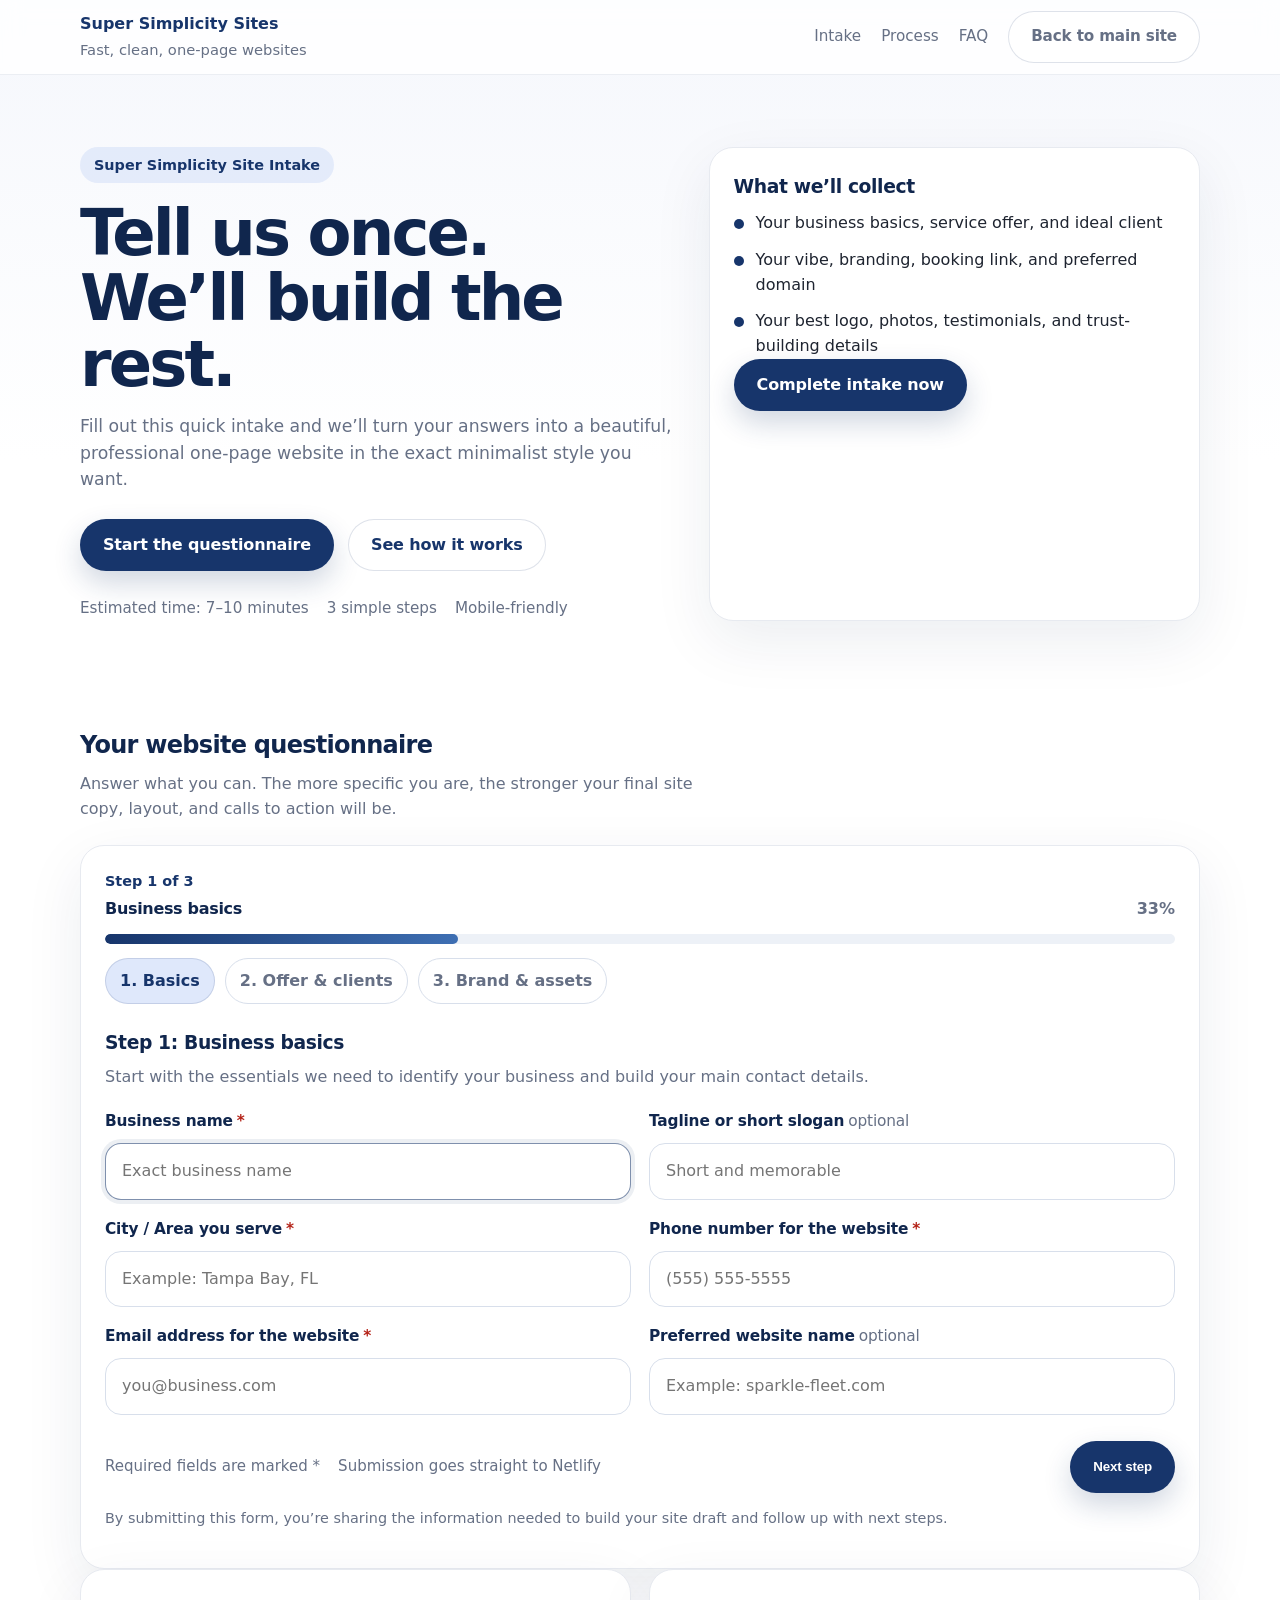
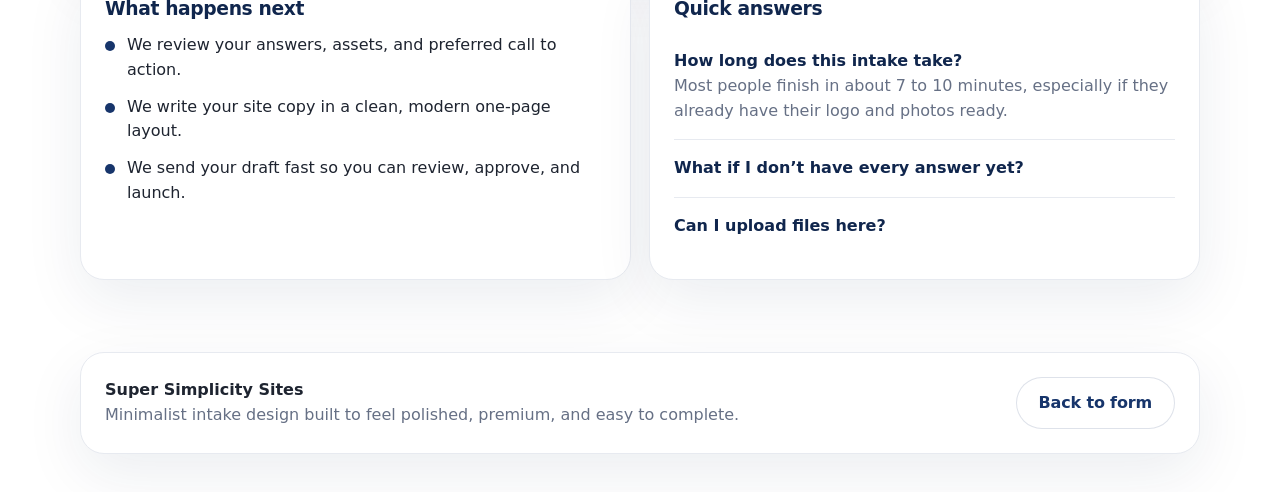
==== commit 8f724e8f: "Add files via upload" ====
--- a/intake.html
+++ b/intake.html
@@ -4,451 +4,13 @@
   <meta charset="UTF-8" />
   <meta name="viewport" content="width=device-width, initial-scale=1.0" />
   <title>Super Simplicity Site Intake</title>
-  <style>
-    :root {
-      --navy: #17356b;
-      --navy-deep: #10264d;
-      --text: #1e2430;
-      --muted: #667085;
-      --line: #e7eaf0;
-      --bg: #f7f8fb;
-      --white: #ffffff;
-      --accent: #dfe8fb;
-      --shadow: 0 20px 60px rgba(16, 38, 77, 0.08);
-      --radius: 24px;
-    }
-
-    * { box-sizing: border-box; }
-
-    html { scroll-behavior: smooth; }
-
-    body {
-      margin: 0;
-      font-family: Inter, ui-sans-serif, system-ui, -apple-system, BlinkMacSystemFont, "Segoe UI", sans-serif;
-      color: var(--text);
-      background: linear-gradient(180deg, #f5f7fc 0%, #ffffff 22%, #ffffff 100%);
-      line-height: 1.5;
-    }
-
-    a { color: inherit; text-decoration: none; }
-
-    .wrap {
-      width: min(1120px, calc(100% - 32px));
-      margin: 0 auto;
-    }
-
-    .topbar {
-      position: sticky;
-      top: 0;
-      z-index: 50;
-      backdrop-filter: blur(10px);
-      background: rgba(255, 255, 255, 0.82);
-      border-bottom: 1px solid rgba(23, 53, 107, 0.08);
-    }
-
-    .topbar-inner {
-      display: flex;
-      align-items: center;
-      justify-content: space-between;
-      gap: 20px;
-      min-height: 74px;
-    }
-
-    .brand {
-      display: flex;
-      flex-direction: column;
-      gap: 2px;
-    }
-
-    .brand strong {
-      color: var(--navy);
-      font-size: 1rem;
-      letter-spacing: -0.02em;
-    }
-
-    .brand span {
-      color: var(--muted);
-      font-size: 0.92rem;
-    }
-
-    .nav {
-      display: flex;
-      gap: 22px;
-      align-items: center;
-    }
-
-    .nav a {
-      color: var(--muted);
-      font-size: 0.95rem;
-    }
-
-    .nav a:hover { color: var(--navy); }
-
-    .btn {
-      display: inline-flex;
-      align-items: center;
-      justify-content: center;
-      gap: 10px;
-      min-height: 52px;
-      padding: 0 22px;
-      border-radius: 999px;
-      border: 1px solid transparent;
-      font-weight: 600;
-      letter-spacing: -0.01em;
-      transition: 0.2s ease;
-      cursor: pointer;
-    }
-
-    .btn-primary {
-      background: var(--navy);
-      color: white;
-      box-shadow: 0 12px 28px rgba(23, 53, 107, 0.2);
-    }
-
-    .btn-primary:hover {
-      background: var(--navy-deep);
-      transform: translateY(-1px);
-    }
-
-    .btn-secondary {
-      background: white;
-      color: var(--navy);
-      border-color: rgba(23, 53, 107, 0.14);
-    }
-
-    .hero {
-      padding: 72px 0 34px;
-    }
-
-    .hero-grid {
-      display: grid;
-      grid-template-columns: 1.1fr 0.9fr;
-      gap: 28px;
-      align-items: stretch;
-    }
-
-    .eyebrow {
-      display: inline-flex;
-      align-items: center;
-      gap: 8px;
-      min-height: 36px;
-      padding: 0 14px;
-      border-radius: 999px;
-      background: rgba(223, 232, 251, 0.8);
-      color: var(--navy);
-      font-weight: 600;
-      font-size: 0.9rem;
-    }
-
-    h1 {
-      margin: 18px 0 16px;
-      font-size: clamp(2.4rem, 5vw, 4.4rem);
-      line-height: 1.02;
-      letter-spacing: -0.045em;
-      color: var(--navy-deep);
-      max-width: 10ch;
-    }
-
-    .hero-copy p {
-      margin: 0 0 26px;
-      max-width: 58ch;
-      font-size: 1.08rem;
-      color: var(--muted);
-    }
-
-    .hero-actions {
-      display: flex;
-      flex-wrap: wrap;
-      gap: 14px;
-      margin-bottom: 26px;
-    }
-
-    .microproof {
-      display: flex;
-      flex-wrap: wrap;
-      gap: 18px;
-      color: var(--muted);
-      font-size: 0.95rem;
-    }
-
-    .hero-card,
-    .form-shell,
-    .info-card,
-    .faq-card,
-    .footer-card {
-      background: var(--white);
-      border: 1px solid var(--line);
-      border-radius: var(--radius);
-      box-shadow: var(--shadow);
-    }
-
-    .hero-card {
-      padding: 28px;
-      display: grid;
-      gap: 18px;
-      align-content: start;
-    }
-
-    .hero-card h3,
-    .section-head h2,
-    .info-card h3,
-    .faq-card h3 {
-      margin: 0;
-      letter-spacing: -0.03em;
-      color: var(--navy-deep);
-    }
-
-    .hero-list,
-    .faq-list,
-    .mini-list {
-      display: grid;
-      gap: 12px;
-      padding: 0;
-      margin: 0;
-      list-style: none;
-    }
-
-    .hero-list li,
-    .mini-list li {
-      display: flex;
-      gap: 12px;
-      align-items: flex-start;
-      color: var(--text);
-    }
-
-    .bullet {
-      width: 10px;
-      height: 10px;
-      border-radius: 50%;
-      margin-top: 8px;
-      background: var(--navy);
-      flex: 0 0 10px;
-    }
-
-    .section {
-      padding: 22px 0 84px;
-    }
-
-    .section-head {
-      display: flex;
-      justify-content: space-between;
-      gap: 20px;
-      align-items: end;
-      margin-bottom: 24px;
-    }
-
-    .section-head p {
-      margin: 8px 0 0;
-      color: var(--muted);
-      max-width: 62ch;
-    }
-
-    .form-shell {
-      padding: 24px;
-    }
-
-    .form-grid {
-      display: grid;
-      grid-template-columns: repeat(2, minmax(0, 1fr));
-      gap: 18px;
-    }
-
-    .field,
-    .field-full {
-      display: grid;
-      gap: 9px;
-    }
-
-    .field-full { grid-column: 1 / -1; }
-
-    label {
-      font-size: 0.96rem;
-      font-weight: 600;
-      color: var(--navy-deep);
-      letter-spacing: -0.01em;
-    }
-
-    .optional {
-      font-weight: 500;
-      color: var(--muted);
-      margin-left: 4px;
-    }
-
-    input,
-    textarea,
-    select {
-      width: 100%;
-      border: 1px solid #d8dfeb;
-      background: #fff;
-      border-radius: 16px;
-      padding: 15px 16px;
-      font: inherit;
-      color: var(--text);
-      transition: border-color 0.2s ease, box-shadow 0.2s ease;
-    }
-
-    input:focus,
-    textarea:focus,
-    select:focus {
-      outline: none;
-      border-color: rgba(23, 53, 107, 0.55);
-      box-shadow: 0 0 0 4px rgba(23, 53, 107, 0.08);
-    }
-
-    textarea {
-      resize: vertical;
-      min-height: 132px;
-    }
-
-    .hint {
-      color: var(--muted);
-      font-size: 0.88rem;
-      margin-top: -2px;
-    }
-
-    .radio-grid {
-      display: grid;
-      gap: 12px;
-      grid-template-columns: repeat(2, minmax(0, 1fr));
-    }
-
-    .choice {
-      display: flex;
-      gap: 12px;
-      align-items: center;
-      border: 1px solid #d8dfeb;
-      border-radius: 18px;
-      padding: 14px 16px;
-      min-height: 62px;
-      background: #fff;
-    }
-
-    .choice input {
-      width: 18px;
-      height: 18px;
-      margin: 0;
-      box-shadow: none;
-    }
-
-    .upload-note,
-    .privacy {
-      color: var(--muted);
-      font-size: 0.9rem;
-    }
-
-    .form-actions {
-      display: flex;
-      flex-wrap: wrap;
-      justify-content: space-between;
-      align-items: center;
-      gap: 16px;
-      margin-top: 8px;
-      padding-top: 6px;
-    }
-
-    .form-meta {
-      display: flex;
-      flex-wrap: wrap;
-      gap: 18px;
-      color: var(--muted);
-      font-size: 0.94rem;
-    }
-
-    .below-grid {
-      display: grid;
-      grid-template-columns: 0.95fr 1.05fr;
-      gap: 18px;
-      margin-top: 18px;
-    }
-
-    .info-card,
-    .faq-card,
-    .footer-card {
-      padding: 24px;
-    }
-
-    .info-card p,
-    .faq-card p,
-    .footer-card p {
-      color: var(--muted);
-      margin: 10px 0 0;
-    }
-
-    details {
-      border-top: 1px solid var(--line);
-      padding: 16px 0;
-    }
-
-    details:first-child { border-top: 0; }
-
-    summary {
-      cursor: pointer;
-      font-weight: 600;
-      color: var(--navy-deep);
-      list-style: none;
-    }
-
-    summary::-webkit-details-marker { display: none; }
-
-    footer {
-      padding: 0 0 38px;
-    }
-
-    .footer-card {
-      display: flex;
-      align-items: center;
-      justify-content: space-between;
-      gap: 18px;
-    }
-
-    .required {
-      color: #b42318;
-      margin-left: 4px;
-    }
-
-    @media (max-width: 920px) {
-      .hero-grid,
-      .below-grid,
-      .form-grid,
-      .radio-grid {
-        grid-template-columns: 1fr;
-      }
-
-      .section-head,
-      .footer-card,
-      .topbar-inner {
-        align-items: flex-start;
-        flex-direction: column;
-      }
-
-      .nav {
-        flex-wrap: wrap;
-        gap: 14px;
-      }
-
-      h1 { max-width: 13ch; }
-    }
-
-    @media (max-width: 640px) {
-      .hero { padding-top: 48px; }
-      .form-shell,
-      .hero-card,
-      .info-card,
-      .faq-card,
-      .footer-card { padding: 20px; }
-      .wrap { width: min(100% - 20px, 1120px); }
-      .btn { width: 100%; }
-      .hero-actions { display: grid; }
-    }
-  </style>
+  <meta name="description" content="Branded website intake form for collecting business info, services, assets, and brand direction." />
+  <link rel="stylesheet" href="styles.css" />
 </head>
 <body>
   <header class="topbar">
     <div class="wrap topbar-inner">
-      <a href="#top" class="brand" aria-label="Super Simplicity Site Intake home">
-        <strong>Super Simplicity Sites</strong>
-        <span>Fast, clean, one-page websites</span>
-      </a>
+      <a href="index.html" class="brand" aria-label="Super Simplicity Site Intake home">Super Simplicity Sites <span>Fast, clean, one-page websites</span></a>
       <nav class="nav" aria-label="Primary">
         <a href="#intake">Intake</a>
         <a href="#process">Process</a>
@@ -723,7 +285,7 @@
     </section>
   </main>
 
-  <footer>
+  <footer class="footer">
     <div class="wrap">
       <div class="footer-card">
         <div>
@@ -735,85 +297,6 @@
     </div>
   </footer>
 
-  <script>
-    const form = document.getElementById('multiStepForm');
-    const steps = Array.from(document.querySelectorAll('.form-step'));
-    const stepTabs = Array.from(document.querySelectorAll('.step-tab'));
-    const nextBtn = document.getElementById('nextBtn');
-    const prevBtn = document.getElementById('prevBtn');
-    const submitBtn = document.getElementById('submitBtn');
-    const progressFill = document.getElementById('progress-fill');
-    const progressPercent = document.getElementById('progress-percent');
-    const currentStepLabel = document.getElementById('current-step-label');
-    const currentStepTitle = document.getElementById('current-step-title');
-    let currentStep = 0;
-
-    function normalizeBookingLink() {
-      const field = document.getElementById('booking-link');
-      if (field && field.value.trim() && !/^https?:\/\//i.test(field.value.trim())) {
-        field.value = 'https://' + field.value.trim();
-      }
-    }
-
-    function showStep(index) {
-      currentStep = index;
-      steps.forEach((step, i) => step.classList.toggle('active', i === index));
-      stepTabs.forEach((tab, i) => tab.classList.toggle('active', i === index));
-
-      const percent = Math.round(((index + 1) / steps.length) * 100);
-      progressFill.style.width = percent + '%';
-      progressPercent.textContent = percent + '%';
-      currentStepLabel.textContent = String(index + 1);
-      currentStepTitle.textContent = steps[index].dataset.title;
-
-      prevBtn.style.display = index === 0 ? 'none' : 'inline-flex';
-      nextBtn.style.display = index === steps.length - 1 ? 'none' : 'inline-flex';
-      submitBtn.classList.toggle('submit-hidden', index !== steps.length - 1);
-
-      const firstField = steps[index].querySelector('input, textarea, select');
-      if (firstField) firstField.focus();
-    }
-
-    function validateStep(index) {
-      const fields = Array.from(steps[index].querySelectorAll('input, textarea, select'));
-      for (const field of fields) {
-        if (!field.checkValidity()) {
-          field.reportValidity();
-          return false;
-        }
-      }
-      return true;
-    }
-
-    nextBtn.addEventListener('click', () => {
-      if (!validateStep(currentStep)) return;
-      showStep(Math.min(currentStep + 1, steps.length - 1));
-    });
-
-    prevBtn.addEventListener('click', () => {
-      showStep(Math.max(currentStep - 1, 0));
-    });
-
-    stepTabs.forEach((tab, index) => {
-      tab.addEventListener('click', () => {
-        if (index <= currentStep) {
-          showStep(index);
-          return;
-        }
-        if (validateStep(currentStep)) {
-          showStep(index);
-        }
-      });
-    });
-
-    form.addEventListener('submit', (event) => {
-      normalizeBookingLink();
-      if (!validateStep(currentStep)) {
-        event.preventDefault();
-      }
-    });
-
-    showStep(0);
-  </script>
+  <script src="script.js"></script>
 </body>
 </html>
--- a/styles.css
+++ b/styles.css
@@ -0,0 +1,635 @@
+:root {
+  --bg: #f7f8fb;
+  --surface: #ffffff;
+  --text: #1e2430;
+  --muted: #667085;
+  --line: #e7eaf0;
+  --primary: #17356b;
+  --primary-dark: #10264d;
+  --accent: #dfe8fb;
+  --shadow: 0 20px 60px rgba(16, 38, 77, 0.08);
+  --radius: 24px;
+  --max: 1120px;
+}
+
+* { box-sizing: border-box; }
+
+html { scroll-behavior: smooth; }
+
+body {
+  margin: 0;
+  font-family: Inter, ui-sans-serif, system-ui, -apple-system, BlinkMacSystemFont, "Segoe UI", sans-serif;
+  color: var(--text);
+  background: linear-gradient(180deg, #f5f7fc 0%, #ffffff 22%, #ffffff 100%);
+  line-height: 1.55;
+}
+
+a { color: inherit; text-decoration: none; }
+
+img { max-width: 100%; display: block; }
+
+.container,
+.wrap {
+  width: min(100% - 32px, var(--max));
+  margin: 0 auto;
+}
+
+.btn {
+  display: inline-flex;
+  align-items: center;
+  justify-content: center;
+  gap: 10px;
+  min-height: 52px;
+  padding: 0 22px;
+  border-radius: 999px;
+  border: 1px solid transparent;
+  font-weight: 600;
+  letter-spacing: -0.01em;
+  transition: 0.2s ease;
+  cursor: pointer;
+}
+
+.btn:hover { transform: translateY(-1px); }
+
+.btn-primary {
+  background: var(--primary);
+  color: white;
+  box-shadow: 0 12px 28px rgba(23, 53, 107, 0.2);
+}
+
+.btn-primary:hover { background: var(--primary-dark); }
+
+.btn-secondary {
+  background: white;
+  color: var(--primary);
+  border-color: rgba(23, 53, 107, 0.14);
+}
+
+.section { padding: 72px 0; }
+
+.section-head {
+  display: flex;
+  justify-content: space-between;
+  gap: 20px;
+  align-items: end;
+  margin-bottom: 24px;
+}
+
+.section-head h2,
+.section-title {
+  margin: 0;
+  color: var(--primary-dark);
+  letter-spacing: -0.03em;
+}
+
+.section-head p,
+.section-copy {
+  margin: 8px 0 0;
+  color: var(--muted);
+  max-width: 62ch;
+}
+
+.card {
+  background: var(--surface);
+  border: 1px solid var(--line);
+  border-radius: var(--radius);
+  box-shadow: var(--shadow);
+}
+
+/* Shared header */
+.topbar,
+.site-header {
+  position: sticky;
+  top: 0;
+  z-index: 50;
+  backdrop-filter: blur(10px);
+  background: rgba(255, 255, 255, 0.82);
+  border-bottom: 1px solid rgba(23, 53, 107, 0.08);
+}
+
+.topbar-inner,
+.nav {
+  display: flex;
+  align-items: center;
+  justify-content: space-between;
+  gap: 20px;
+  min-height: 74px;
+}
+
+.brand {
+  display: flex;
+  flex-direction: column;
+  gap: 2px;
+  font-weight: 700;
+  color: var(--primary);
+}
+
+.brand span,
+.brand small {
+  color: var(--muted);
+  font-size: 0.92rem;
+  font-weight: 500;
+}
+
+.nav-links,
+.nav-menu,
+.nav-links a {
+  display: flex;
+  gap: 20px;
+  align-items: center;
+}
+
+.nav-links a,
+.nav-menu a,
+.topbar .nav a {
+  color: var(--muted);
+  font-size: 0.95rem;
+}
+
+.nav-links a:hover,
+.nav-menu a:hover,
+.topbar .nav a:hover {
+  color: var(--primary);
+}
+
+/* Landing page */
+.hero-home {
+  padding: 84px 0 56px;
+}
+
+.hero-home-grid {
+  display: grid;
+  grid-template-columns: 1.1fr 0.9fr;
+  gap: 28px;
+  align-items: center;
+}
+
+.eyebrow {
+  display: inline-flex;
+  align-items: center;
+  gap: 8px;
+  min-height: 36px;
+  padding: 0 14px;
+  border-radius: 999px;
+  background: rgba(223, 232, 251, 0.8);
+  color: var(--primary);
+  font-weight: 600;
+  font-size: 0.9rem;
+}
+
+.hero-home h1,
+.hero-copy h1 {
+  margin: 18px 0 16px;
+  font-size: clamp(2.5rem, 5vw, 4.4rem);
+  line-height: 1.02;
+  letter-spacing: -0.045em;
+  color: var(--primary-dark);
+  max-width: 12ch;
+}
+
+.hero-home p,
+.hero-copy p {
+  margin: 0 0 26px;
+  max-width: 58ch;
+  font-size: 1.08rem;
+  color: var(--muted);
+}
+
+.hero-actions {
+  display: flex;
+  flex-wrap: wrap;
+  gap: 14px;
+  margin-bottom: 26px;
+}
+
+.microproof,
+.proof-row {
+  display: flex;
+  flex-wrap: wrap;
+  gap: 18px;
+  color: var(--muted);
+  font-size: 0.95rem;
+}
+
+.hero-panel,
+.hero-card,
+.info-card,
+.faq-card,
+.footer-card,
+.offer-card,
+.step-card,
+.contact-card,
+.about-card,
+.form-shell {
+  background: var(--surface);
+  border: 1px solid var(--line);
+  border-radius: var(--radius);
+  box-shadow: var(--shadow);
+}
+
+.hero-panel,
+.hero-card,
+.contact-card,
+.about-card,
+.form-shell,
+.info-card,
+.faq-card,
+.footer-card {
+  padding: 24px;
+}
+
+.hero-list,
+.mini-list,
+.contact-list {
+  display: grid;
+  gap: 12px;
+  margin: 0;
+  padding: 0;
+  list-style: none;
+}
+
+.hero-list li,
+.mini-list li {
+  display: flex;
+  gap: 12px;
+  align-items: flex-start;
+}
+
+.bullet {
+  width: 10px;
+  height: 10px;
+  border-radius: 50%;
+  margin-top: 8px;
+  background: var(--primary);
+  flex: 0 0 10px;
+}
+
+.feature-grid,
+.offer-grid,
+.about-grid,
+.contact-grid,
+.below-grid {
+  display: grid;
+  gap: 18px;
+}
+
+.feature-grid,
+.about-grid {
+  grid-template-columns: repeat(2, minmax(0, 1fr));
+}
+
+.offer-grid {
+  grid-template-columns: repeat(3, minmax(0, 1fr));
+}
+
+.contact-grid,
+.below-grid {
+  grid-template-columns: 1fr 1fr;
+}
+
+.mini-label {
+  color: var(--primary);
+  font-weight: 700;
+  letter-spacing: 0.02em;
+  text-transform: uppercase;
+  font-size: 0.8rem;
+  margin-bottom: 8px;
+}
+
+.offer-card h3,
+.about-card h3,
+.info-card h3,
+.faq-card h3,
+.hero-card h3,
+.hero-panel h3 {
+  margin: 0 0 10px;
+  color: var(--primary-dark);
+  letter-spacing: -0.02em;
+}
+
+.offer-card p,
+.about-card p,
+.contact-copy,
+.info-card p,
+.faq-card p,
+.footer-card p {
+  color: var(--muted);
+  margin: 0;
+}
+
+.contact-form {
+  display: grid;
+  gap: 14px;
+}
+
+.form-row {
+  display: grid;
+  gap: 8px;
+}
+
+label {
+  font-size: 0.96rem;
+  font-weight: 600;
+  color: var(--primary-dark);
+  letter-spacing: -0.01em;
+}
+
+input,
+textarea,
+select {
+  width: 100%;
+  border: 1px solid #d8dfeb;
+  background: #fff;
+  border-radius: 16px;
+  padding: 15px 16px;
+  font: inherit;
+  color: var(--text);
+  transition: border-color 0.2s ease, box-shadow 0.2s ease;
+}
+
+input:focus,
+textarea:focus,
+select:focus {
+  outline: none;
+  border-color: rgba(23, 53, 107, 0.55);
+  box-shadow: 0 0 0 4px rgba(23, 53, 107, 0.08);
+}
+
+textarea {
+  resize: vertical;
+  min-height: 132px;
+}
+
+/* Intake page */
+.hero {
+  padding: 72px 0 34px;
+}
+
+.hero-grid {
+  display: grid;
+  grid-template-columns: 1.1fr 0.9fr;
+  gap: 28px;
+  align-items: stretch;
+}
+
+.form-grid {
+  display: grid;
+  grid-template-columns: repeat(2, minmax(0, 1fr));
+  gap: 18px;
+}
+
+.field,
+.field-full {
+  display: grid;
+  gap: 9px;
+}
+
+.field-full { grid-column: 1 / -1; }
+
+.optional {
+  font-weight: 500;
+  color: var(--muted);
+  margin-left: 4px;
+}
+
+.required {
+  color: #b42318;
+  margin-left: 4px;
+}
+
+.hint,
+.upload-note,
+.privacy {
+  color: var(--muted);
+  font-size: 0.9rem;
+}
+
+.radio-grid {
+  display: grid;
+  gap: 12px;
+  grid-template-columns: repeat(2, minmax(0, 1fr));
+}
+
+.choice {
+  display: flex;
+  gap: 12px;
+  align-items: center;
+  border: 1px solid #d8dfeb;
+  border-radius: 18px;
+  padding: 14px 16px;
+  min-height: 62px;
+  background: #fff;
+}
+
+.choice input {
+  width: 18px;
+  height: 18px;
+  margin: 0;
+  box-shadow: none;
+}
+
+.progress-wrap {
+  margin-bottom: 24px;
+}
+
+.progress-top {
+  display: flex;
+  justify-content: space-between;
+  gap: 20px;
+  align-items: end;
+  margin-bottom: 12px;
+}
+
+.progress-kicker {
+  color: var(--primary);
+  font-weight: 700;
+  font-size: 0.9rem;
+  margin-bottom: 4px;
+}
+
+.progress-top strong {
+  color: var(--primary-dark);
+  letter-spacing: -0.02em;
+}
+
+.progress-percent {
+  color: var(--muted);
+  font-weight: 700;
+}
+
+.progress-bar {
+  width: 100%;
+  height: 10px;
+  background: #edf1f7;
+  border-radius: 999px;
+  overflow: hidden;
+  margin-bottom: 14px;
+}
+
+.progress-fill {
+  height: 100%;
+  width: 33%;
+  background: linear-gradient(90deg, var(--primary) 0%, #3e6fb3 100%);
+  border-radius: 999px;
+  transition: width 0.25s ease;
+}
+
+.step-tabs {
+  display: flex;
+  flex-wrap: wrap;
+  gap: 10px;
+}
+
+.step-tab {
+  border: 1px solid #d8dfeb;
+  background: #fff;
+  color: var(--muted);
+  border-radius: 999px;
+  padding: 10px 14px;
+  font: inherit;
+  font-weight: 600;
+  cursor: pointer;
+}
+
+.step-tab.active {
+  background: var(--accent);
+  color: var(--primary);
+  border-color: rgba(23, 53, 107, 0.14);
+}
+
+.form-step { display: none; }
+.form-step.active { display: block; }
+
+.step-intro {
+  margin-bottom: 20px;
+}
+
+.step-intro h3 {
+  margin: 0 0 8px;
+  color: var(--primary-dark);
+  letter-spacing: -0.02em;
+}
+
+.step-intro p {
+  margin: 0;
+  color: var(--muted);
+}
+
+.form-actions {
+  display: flex;
+  flex-wrap: wrap;
+  justify-content: space-between;
+  align-items: center;
+  gap: 16px;
+  margin-top: 20px;
+}
+
+.form-actions-stepped {
+  padding-top: 6px;
+}
+
+.form-meta {
+  display: flex;
+  flex-wrap: wrap;
+  gap: 18px;
+  color: var(--muted);
+  font-size: 0.94rem;
+}
+
+.step-buttons {
+  display: flex;
+  gap: 12px;
+  flex-wrap: wrap;
+}
+
+.submit-hidden {
+  display: none;
+}
+
+details {
+  border-top: 1px solid var(--line);
+  padding: 16px 0;
+}
+
+details:first-child { border-top: 0; }
+
+summary {
+  cursor: pointer;
+  font-weight: 600;
+  color: var(--primary-dark);
+  list-style: none;
+}
+
+summary::-webkit-details-marker { display: none; }
+
+.footer {
+  padding: 0 0 38px;
+}
+
+.footer-card {
+  display: flex;
+  align-items: center;
+  justify-content: space-between;
+  gap: 18px;
+}
+
+@media (max-width: 920px) {
+  .hero-home-grid,
+  .hero-grid,
+  .feature-grid,
+  .offer-grid,
+  .about-grid,
+  .contact-grid,
+  .below-grid,
+  .form-grid,
+  .radio-grid {
+    grid-template-columns: 1fr;
+  }
+
+  .section-head,
+  .footer-card,
+  .topbar-inner,
+  .nav {
+    align-items: flex-start;
+    flex-direction: column;
+  }
+
+  .nav-links,
+  .nav-menu,
+  .topbar .nav {
+    flex-wrap: wrap;
+    gap: 14px;
+  }
+}
+
+@media (max-width: 640px) {
+  .container,
+  .wrap {
+    width: min(100% - 20px, var(--max));
+  }
+
+  .hero-home,
+  .hero {
+    padding-top: 48px;
+  }
+
+  .btn {
+    width: 100%;
+  }
+
+  .hero-actions,
+  .step-buttons {
+    display: grid;
+  }
+
+  .hero-panel,
+  .hero-card,
+  .contact-card,
+  .about-card,
+  .form-shell,
+  .info-card,
+  .faq-card,
+  .footer-card {
+    padding: 20px;
+  }
+}
